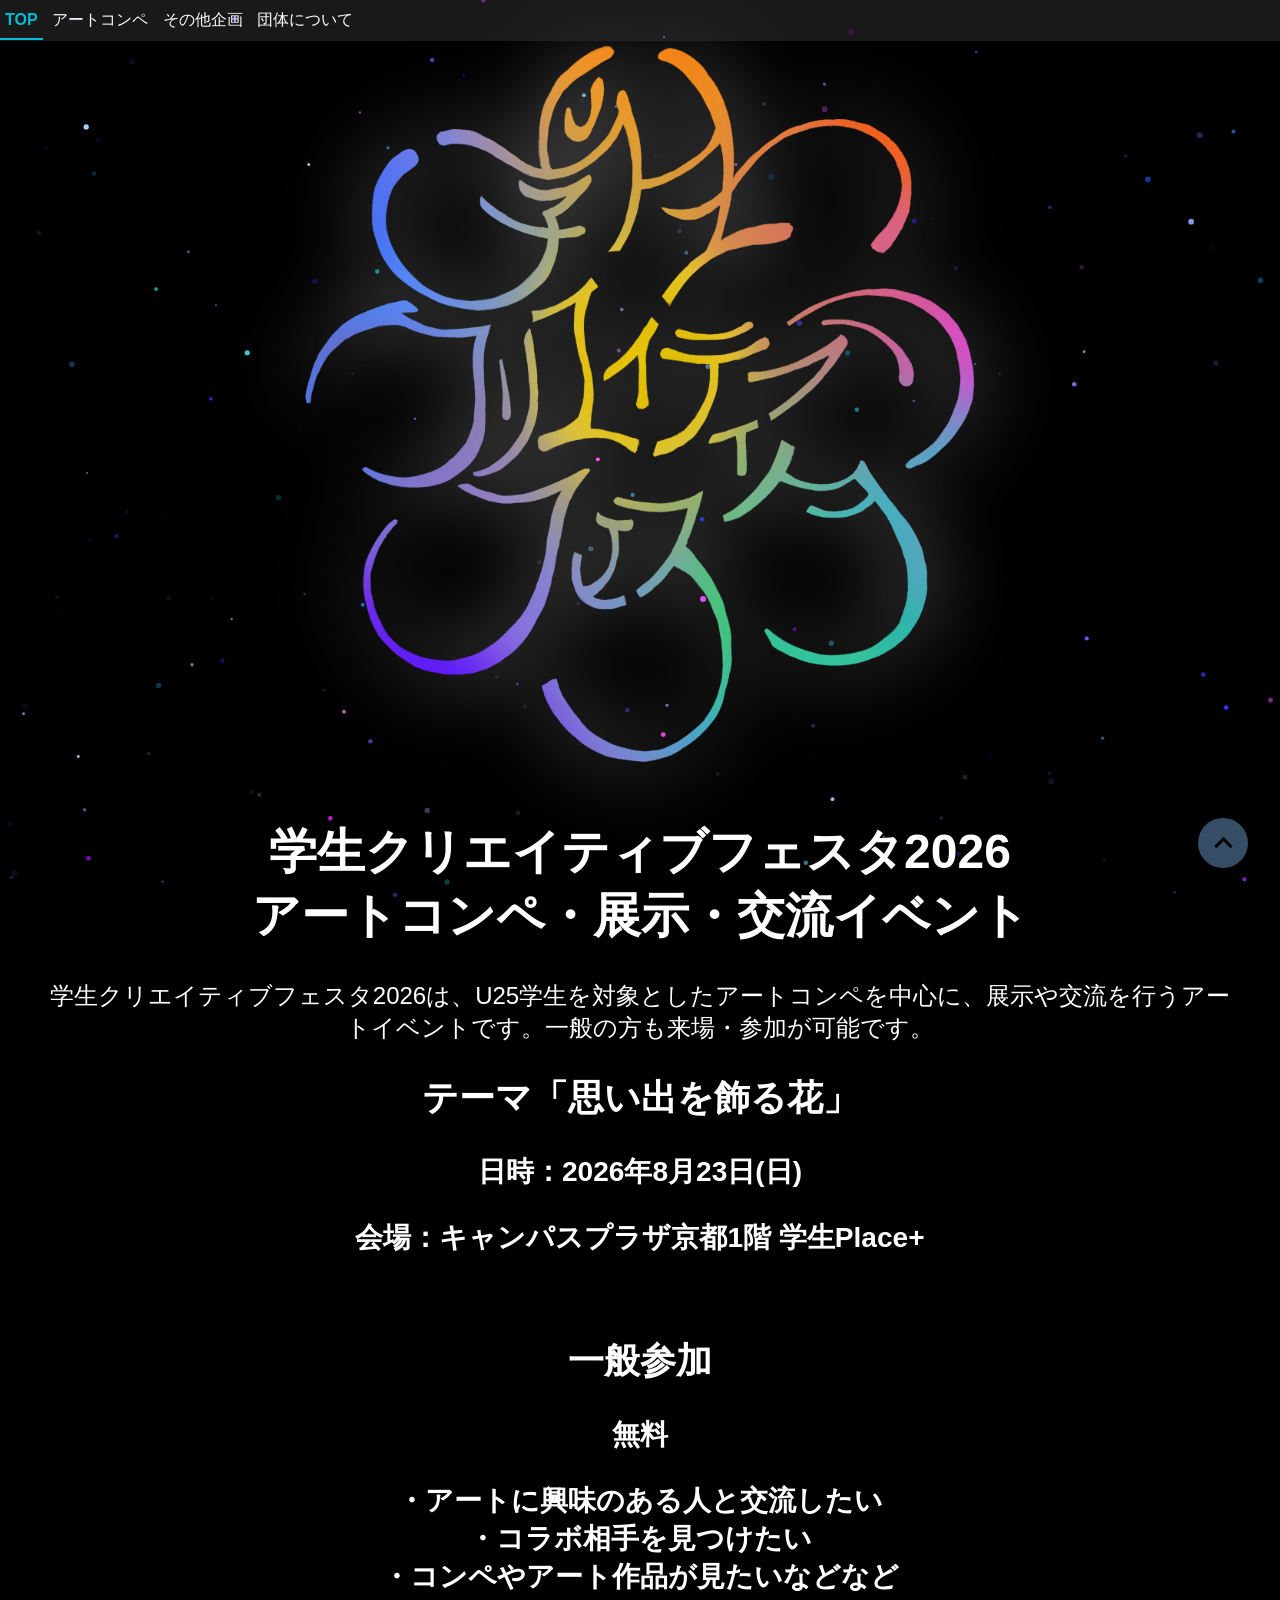
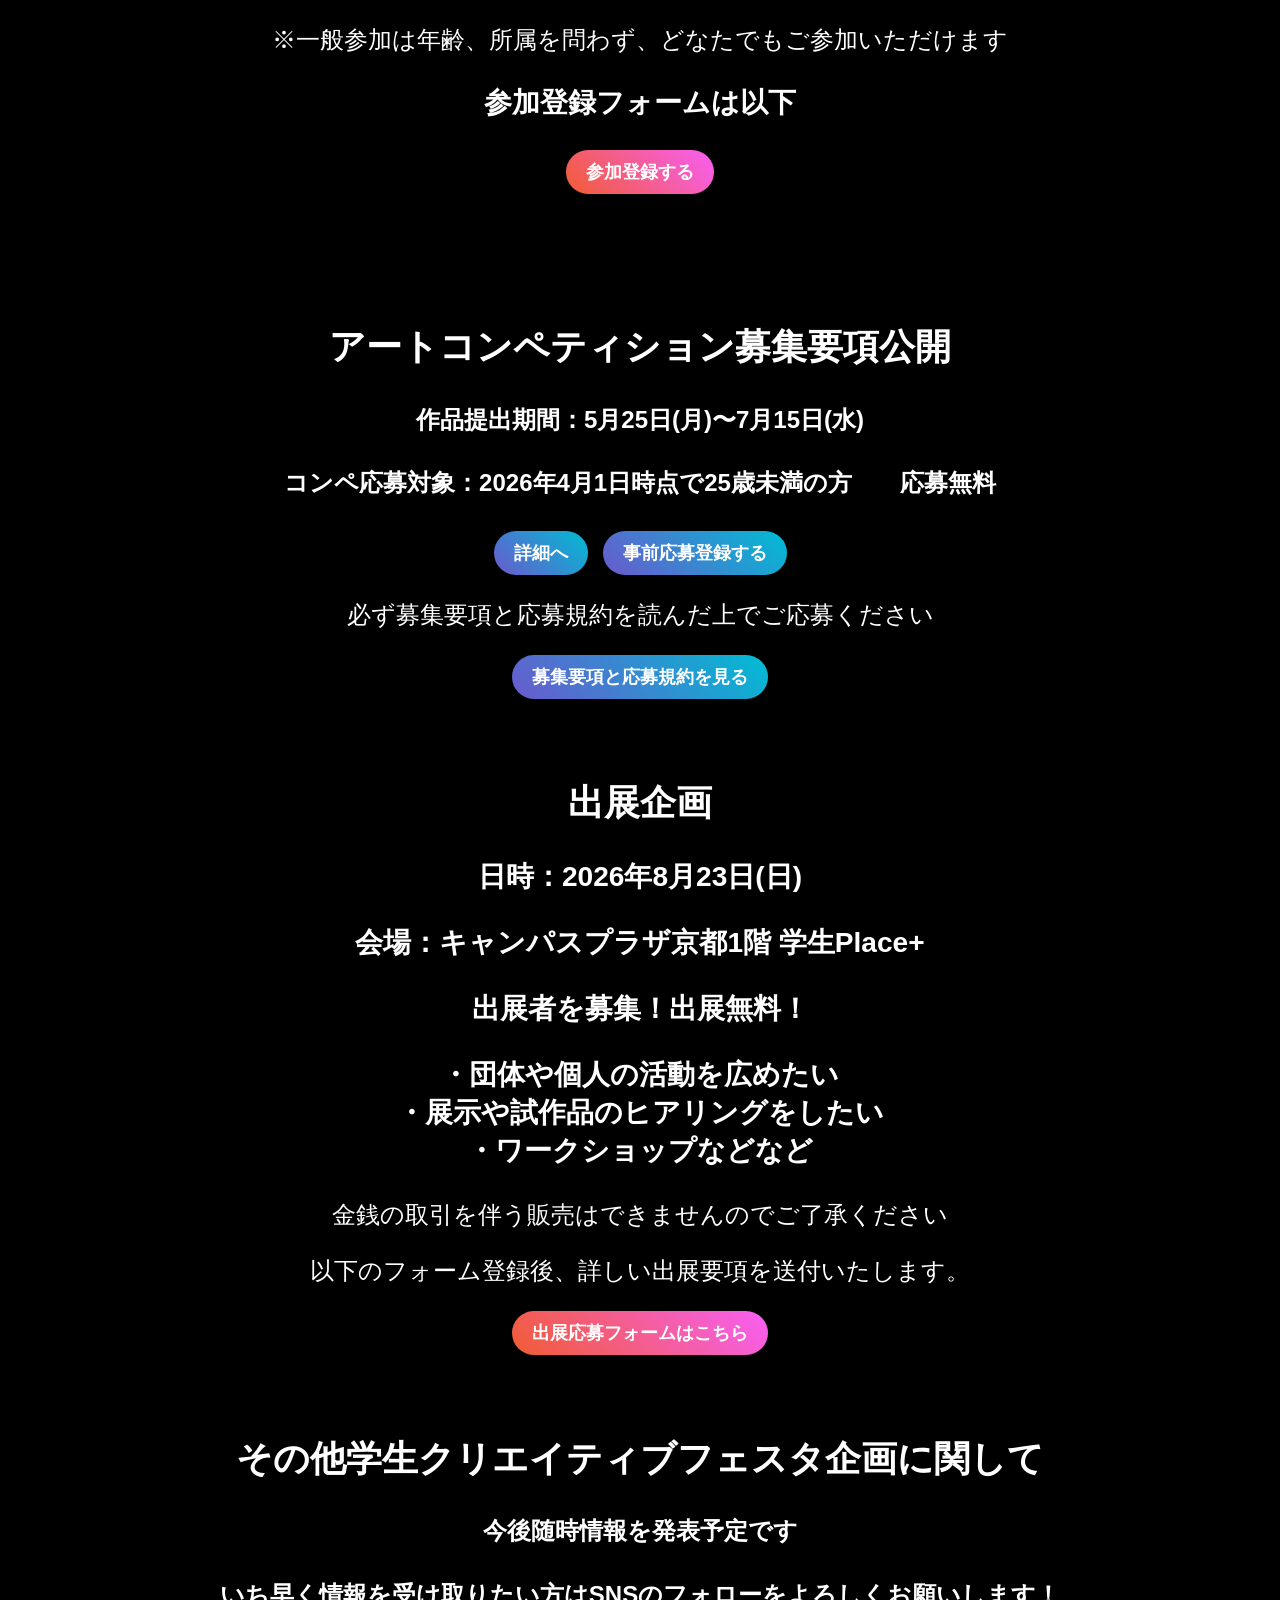
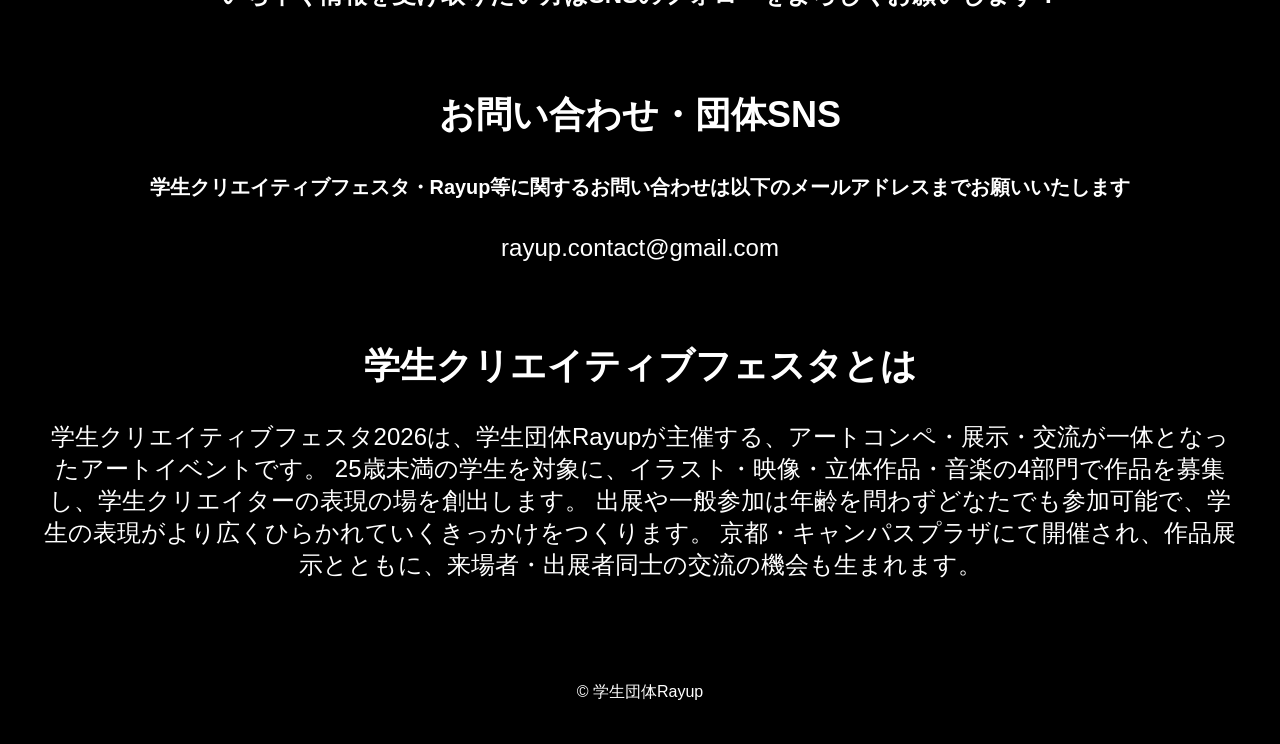
==== index.html @ 8c688577 "update" ====
<!DOCTYPE html>
<meta name="description" content="学生クリエイティブフェスタ2026開催。U25対象の学生アートコンペティション。イラスト・映像・立体作品・音楽作品を募集。京都・キャンパスプラザで開催。応募無料。">
<html lang="ja">
<head>
    <meta charset="UTF-8">
    <meta name="viewport" content="width=device-width, initial-scale=1.0">
    <title>学生クリエイティブフェスタ2026｜U25学生アートコンペ・京都開催</title>
    <meta name="description" content="学生クリエイティブフェスタ2026開催。U25対象の学生アートコンペティション。イラスト・映像・立体作品・音楽作品を募集。京都・キャンパスプラザで開催。応募無料。">
    <link rel="stylesheet" href="styles.css">
</head>
<body>
    <!-- ヘッダー -->
    <header id="header">
        <nav id="nav-menu" class="nav-menu">
            <a href="index.html" class="nav-item" style="color: #00bcd4; border-bottom: 2px solid #00bcd4; font-weight: bold;">TOP</a>
            <a href="index2.html" class="nav-item">アートコンペ</a>
            <a href="index3.html" class="nav-item">その他企画</a>
            <a href="index4.html" class="nav-item" >団体について</a>
        </nav>
    </header>


    <!-- 背景画像 -->
<div class="video-container">
    <img 
        src="logo_2026.png" 
        alt="学生クリエイティブフェスタ2026 logo" 
        class="background-image">
</div>

    <!-- キラキラエフェクト領域 -->
    <div class="sparkle-container">
        <div class="sparkle" style="top: 10%; left: 20%;"></div>
        <div class="sparkle" style="top: 50%; left: 50%;"></div>
        <div class="sparkle" style="top: 80%; left: 70%;"></div>
    </div>
        
    </div>
    

    <!-- 星空背景用Canvas（動画の上に配置） -->
    <canvas id="starCanvas"></canvas>

    <!-- コンテンツ -->
    <main>

        <!-- コンテンツ 1 -->
        <div class="content-block">
            <h1>学生クリエイティブフェスタ2026<br>アートコンペ・展示・交流イベント</h1>
            <p>学生クリエイティブフェスタ2026は、U25学生を対象としたアートコンペを中心に、展示や交流を行うアートイベントです。一般の方も来場・参加が可能です。</p>
            <h2>テーマ「思い出を飾る花」</h2>
            <h3>日時：2026年8月23日(日)</h3>
            <h3>会場：キャンパスプラザ京都1階 学生Place+</h3>
        </div>

        <!-- コンテンツ 1 -->
         <h2>一般参加</h2>
            <h3>無料</h3>
            <h3>・アートに興味のある人と交流したい<br>・コラボ相手を見つけたい<br>・コンペやアート作品が見たいなどなど</h3>
            <p>※一般参加は年齢、所属を問わず、どなたでもご参加いただけます</p>
            <h3>参加登録フォームは以下</h3>
        <div class="button-container2">
                <a href="https://forms.gle/zDuJfYZFj4sSAdqW9" class="detail-button2">参加登録する</a>
            </div>
            <h1>　　</h1>

        <!-- コンテンツ 1 -->
        <div class="content-block">
            <h2>アートコンペティション募集要項公開</h2>
            <h4>作品提出期間：5月25日(月)〜7月15日(水)</h4>
            <h4>コンペ応募対象：2026年4⽉1⽇時点で25歳未満の⽅　　応募無料</h4>
    
            <div class="button-container">
                <a href="index2.html" class="detail-button">詳細へ</a>
                <a href="https://forms.gle/759BhsBGZeLSsuL19" class="detail-button">事前応募登録する</a>
            </div>
            <p>必ず募集要項と応募規約を読んだ上でご応募ください</p>
            <div class="button-container">
                <a href="index2.html#target-section" class="detail-button">募集要項と応募規約を見る</a>
            </div>
        </div>

         <!-- コンテンツ 1 -->
        <div class="content-block">
            <h2>出展企画</h2>
            <h3>日時：2026年8月23日(日)</h3>
            <h3>会場：キャンパスプラザ京都1階 学生Place+</h3>
            <h3>出展者を募集！出展無料！</h3>
            <h3>・団体や個人の活動を広めたい<br>・展示や試作品のヒアリングをしたい<br>・ワークショップなどなど</h3>
            <p>金銭の取引を伴う販売はできませんのでご了承ください</p>
            <p>以下のフォーム登録後、詳しい出展要項を送付いたします。</p>
            <div class="button-container2">
                <a href="https://forms.gle/pnqvNWNzG8C58Xqj7" class="detail-button2">出展応募フォームはこちら</a>
            </div>
        </div>
    
        <!-- コンテンツ 2 (デザイン変更) -->
        <div class="content-block">
            <h2>その他学生クリエイティブフェスタ企画に関して</h2>
            <h4>今後随時情報を発表予定です</h4>
            <h4>いち早く情報を受け取りたい方はSNSのフォローをよろしくお願いします！</h4>

        </div>

    
        </div>
         <!-- コンテンツ ５ -->
         <div class="content-block">
            <h2>お問い合わせ・団体SNS</h2>

            <h5>学生クリエイティブフェスタ・Rayup等に関するお問い合わせは以下のメールアドレスまでお願いいたします</h5>
            <p>rayup.contact@gmail.com</p>
        </div>


        <div class="content-block">
    <h2>学生クリエイティブフェスタとは</h2>
    <p>
    学生クリエイティブフェスタ2026は、学生団体Rayupが主催する、アートコンペ・展示・交流が一体となったアートイベントです。
25歳未満の学生を対象に、イラスト・映像・立体作品・音楽の4部門で作品を募集し、学生クリエイターの表現の場を創出します。
出展や一般参加は年齢を問わずどなたでも参加可能で、学生の表現がより広くひらかれていくきっかけをつくります。
京都・キャンパスプラザにて開催され、作品展示とともに、来場者・出展者同士の交流の機会も生まれます。
    </p>
</div>
    
    
    </main>
    



    <!-- フッター -->
    <footer>
        <p>&copy; 学生団体Rayup</p>
    </footer>

    <script src="script.js"></script>
</body>
</html>

<!-- トップに戻るボタン -->
<a class="pagetop" href="#"><div class="pagetop__arrow"></div></a>
---- styles.css ----
body {
    display: flex;
    flex-direction: column;
    min-height: 1vh; /* ビューポートの高さに合わせる */
    font-family: Arial, sans-serif;
    background: #000;
    overflow-y: scroll;
    margin: 0;
    padding: 0;
}

/* デフォルトスタイル（PC向け） */
body {
    font-size: 16px; /* PCの標準フォントサイズ */
    margin: 0 auto; /* 両側の余白を中央揃え */
    max-width: 1200px; /* 全体の横幅を制限（必要に応じて変更） */
    padding: 20px; /* 内容の内側に余白を追加 */
}

/* モバイル対応（768px以下） */
@media (max-width: 768px) {
    body {
        font-size: 14px; /* フォントサイズを小さくする */
        margin: 0 24px; /* 両側の余白を追加（15pxずつ） */
        max-width: 100%; /* 幅を画面いっぱいに */
        padding: 10px; /* 内容の内側の余白を少し狭く */
    }

    /* 見出しのフォントサイズを縮小 */
    h1 {
        font-size: 18px; /* 大見出しのサイズ */
    }

    h2 {
        font-size: 22px; /* 中見出しのサイズ */
    }

    h3 {
        font-size: 16px; /* 小見出しのサイズ */
    }

    h4 {
        font-size: 16px; /* 小見出しのサイズ */
    }

    h5 {
        font-size: 12px; /* 小見出しのサイズ */
    }

    p {
        font-size: 13px; /* 小見出しのサイズ */
    }

    button, .btn {
        padding: 10px 20px; /* 縦横の間隔を縮小 */
        font-size: 16px;    /* フォントサイズを小さく */
        border-radius: 4px; /* 角の丸みも微調整 */
    }

    /* ナビゲーションメニューのフォントサイズを調整 */
    .nav-menu a {
        font-size: 14px; /* メニューリンクの文字サイズ */
    }

    /* フッターのフォントサイズ */
    footer {
        font-size: 8px; /* フッターの文字サイズをさらに縮小 */
    }
}


/* セクションの余白調整 */
section {
    margin-bottom: 20px; /* セクション間に余白を追加 */
}

.nav-menu a,
.sns-section {
    padding: 10px 5px; /* 各リンクやSNSセクションも余白を調整 */
}

/* ヘッダーのスタイルもモバイル対応 */
header {
    padding: 10px 15px; /* ヘッダーの内側余白を調整 */
}




/* ヘッダー */
header {
    position: fixed;
    top: 0;
    left: 0;
    width: 100%;
    background-color: rgba(50, 50, 50, 0.5);
    padding: 10px 0; /* 上下の余白を調整 */
    text-align: left; /* テキストを中央寄せ */
    z-index: 100;
}

/* ナビゲーションメニュー */
.nav-item {
    color: #fff;
    text-decoration: none;
    padding: 10px;
    transition: 0.3s;
    border-bottom: 2px solid transparent;
}

.nav-item:hover {
    color: #00bcd4;
    border-bottom: 2px solid #00bcd4;
}





/* 星空背景Canvas（動画の上に配置） */
#starCanvas {
    position: fixed;
    top: 0;
    left: 0;
    width: 100%;
    height: 100%;
    z-index: -1;
}

/* フッター */
footer {
    position: static; /* 固定を解除 */
    bottom: auto;     /* 自動で配置 */
    margin-top: auto; /* 残りスペースを埋める */
    left: 0;
    width: 100%;
    padding: 5px 0;
    background: alpha;
    color: #fff;
    text-align: center;
    z-index: 100;
    background-position: center; /* 背景画像・色を中央に配置 */
}

/* コンテンツ部分 */
main {
    flex: 1; /* コンテンツが増えても自動的に調整 */
    margin-top: 0vh; 
    color: #fff;
    font-size: 24px;
    text-align: center;
    background: transparent; /* Canvas の星空が透けるように設定 */
    height: 70vh; /* 仮の高さを設定（調整可能） */
    padding-bottom: 0px; /* フッター部分との間に適切な余白 */
}

.content-section h1{
    font-size: 60px;
    white-space: nowrap; /* テキストが折り返さないように */
    overflow: hidden;
}

.content-section h2 {
    font-size: 48px;
    white-space: nowrap; /* テキストが折り返さないように */
    overflow: hidden;
}

.content-section h3 {
    font-size: 36px;
    white-space: nowrap; /* テキストが折り返さないように */
    overflow: hidden;
}

.content-section h4{
    font-size: 30px;
    white-space: nowrap; /* テキストが折り返さないように */
    overflow: hidden;
}

.content-section h5{
    font-size: 25px;
    white-space: nowrap; /* テキストが折り返さないように */
    overflow: hidden;
}

.content-section p{
    font-size: 20px;
    white-space: nowrap; /* テキストが折り返さないように */
    overflow: hidden;
}

.content-block {
    margin-bottom: 80px; /* コンテンツ間の空白を調整 */
}

/* 詳細ボタン1 */
.detail-button {
    display: inline-block;
    padding: 10px 20px;
    font-size: 18px;
    font-weight: bold;
    color: #fff;
    background: linear-gradient(45deg, #6a5acd, #00bcd4);
    text-decoration: none;
    border-radius: 30px;
    box-shadow: 0 5px 15px rgba(0, 0, 0, 0.2);
    transition: all 0.3s ease;
    text-align: center;
}

/* 詳細ボタン2 */
.detail-button2 {
    display: inline-block;
    padding: 10px 20px;
    font-size: 18px;
    font-weight: bold;
    color: #fff;
    background: linear-gradient(45deg, #f15c33, #f75ff5);
    text-decoration: none;
    border-radius: 30px;
    box-shadow: 0 5px 15px rgba(0, 0, 0, 0.2);
    transition: all 0.3s ease;
    text-align: center;
}

/* 詳細ボタン3 */
.detail-button3 {
    display: inline-block;
    padding: 10px 20px;
    font-size: 18px;
    font-weight: bold;
    color: #fff;
    background: linear-gradient(45deg, #56f133, #eff75f);
    text-decoration: none;
    border-radius: 30px;
    box-shadow: 0 5px 15px rgba(0, 0, 0, 0.2);
    transition: all 0.3s ease;
    text-align: center;
}

/* スマホ表示時にボタンサイズを小さくする */
@media (max-width: 768px) {
    .detail-button,
    .detail-button2,
    .detail-button3 {
        padding: 8px 16px; /* ボタンの間隔を小さく */
        font-size: 16px;   /* テキストのサイズを少し小さく */
        border-radius: 20px; /* 角の丸みをコンパクトに */
        box-shadow: 0 3px 8px rgba(0, 0, 0, 0.3); /* 影の調整 */
    }
}


/* ホバーエフェクト */
.detail-button:hover {
    background: linear-gradient(45deg, #00bcd4, #6a5acd);
    transform: translateY(-3px);
    box-shadow: 0 10px 20px rgba(0, 0, 0, 0.3);
}
.detail-button2:hover {
    background: linear-gradient(45deg, #f75ff5, #f15c33);
    transform: translateY(-3px);
    box-shadow: 0 10px 20px rgba(0, 0, 0, 0.3);
}

/* ボタンコンテナ */
.button-container {
    display: flex;
    justify-content: center;
    gap: 15px;
    margin-top: 10px;
}
/* ボタンコンテナ */
.button-container2 {
    display: flex;
    justify-content: center;
    gap: 15px;
    margin-top: 10px;
}

.button-container3 {
    display: flex;
    justify-content: center;
    gap: 15px;
    margin-top: 10px;
}

/* エフェクト領域 */
.sparkle-container {
    position: absolute;
    top: 0;
    left: 0;
    width: 100%;
    height: 100%;
    pointer-events: none;
    z-index: 100;
}

/* 星型エフェクト要素 */
.sparkle {
    position: absolute;
    width: 30px;
    height: 30px;
    background: radial-gradient(circle, #ff0, rgba(255,255,0,0.8));
    opacity: 0;
    clip-path: polygon(50% 0%, 61% 35%, 98% 35%, 68% 57%, 79% 91%, 50% 70%, 21% 91%, 32% 57%, 2% 35%, 39% 35%);
    animation: sparkleAnimation 1s ease-out forwards;
}

/* ビビディバビディブー風アニメーション */
@keyframes sparkleAnimation {
    0% {
        transform: scale(0.2) rotate(0deg);
        opacity: 1;
    }
    50% {
        transform: scale(3) rotate(360deg);
        opacity: 0.5;
    }
    100% {
        transform: scale(5) translateY(-100px) rotate(720deg);
        opacity: 0;
    }
}

/* 動画上下余白調整（スマホのみ） */
@media (max-width: 768px) {
    .video-container {
        height: 50vh; /* 動画コンテンツを狭く表示 */
        padding: 0;
        margin: 0;
    }
    .video-container video {
        object-fit: cover;
        height: 100%;
    }
    main {
        flex: 1; /* コンテンツが増えても自動的に調整 */
        margin-top: 0vh; /* 動画の下に余白を追加 */
        color: #fff;
        font-size: 24px;
        text-align: center;
        background: transparent; /* Canvas の星空が透けるように設定 */
        height: 0vh; /* 仮の高さを設定（調整可能） */
        padding-bottom: 0px; /* フッター部分との間に適切な余白 */
    }

}

/* トップに戻るボタン */
html {
    scroll-behavior: smooth;
}
.pagetop {
    height: 50px;
    width: 50px;
    position: fixed;
    right: 30px;
    bottom: 30px;
    background: #354d65;
    border: solid 2px #000;
    border-radius: 50%;
    display: flex;
    justify-content: center;
    align-items: center;
    z-index: 2;
    box-shadow: 0 4px 6px rgb(0 0 0 / 30%);
}

.pagetop__arrow {
    height: 10px;
    width: 10px;
    border-top: 3px solid #000;
    border-right: 3px solid #000;
    transform: translateY(20%) rotate(-45deg);
}

@media (hover: hover) and (pointer: fine) {
    .pagetop:hover, .pagetop:hover .pagetop__arrow {
        border-color: #3293e7;
    }
}
@media (max-width: 768px) {
    .pagetop {
        height: 40px;
        width: 40px;
        position: fixed;
        right: 10px;
        bottom: 10px;
        background: #354d65;
        border: solid 2px #000;
        border-radius: 50%;
        display: flex;
        justify-content: center;
        align-items: center;
        z-index: 2;
        box-shadow: 0 4px 6px rgb(0 0 0 / 30%);
    }
    
    .pagetop__arrow {
        height: 10px;
        width: 10px;
        border-top: 3px solid #000;
        border-right: 3px solid #000;
        transform: translateY(20%) rotate(-45deg);
    }
}



.video-container img {
    width: 60vw;        /* 画面の60% → かなり大きい */
    max-width: 800px;   /* PCでの上限 */
    min-width: 300px;   /* 小さくなりすぎ防止 */
    height: auto;
    display: block;
    margin: 0 auto;
}

.video-container img {
    filter: drop-shadow(0 0 40px rgba(255,255,255,0.6));
}

@media (max-width: 768px) {
    .video-container img {
        width: 80vw;        /* ほぼ画面いっぱい */
        max-width: 500px;
        min-width: 250px;
    }
}
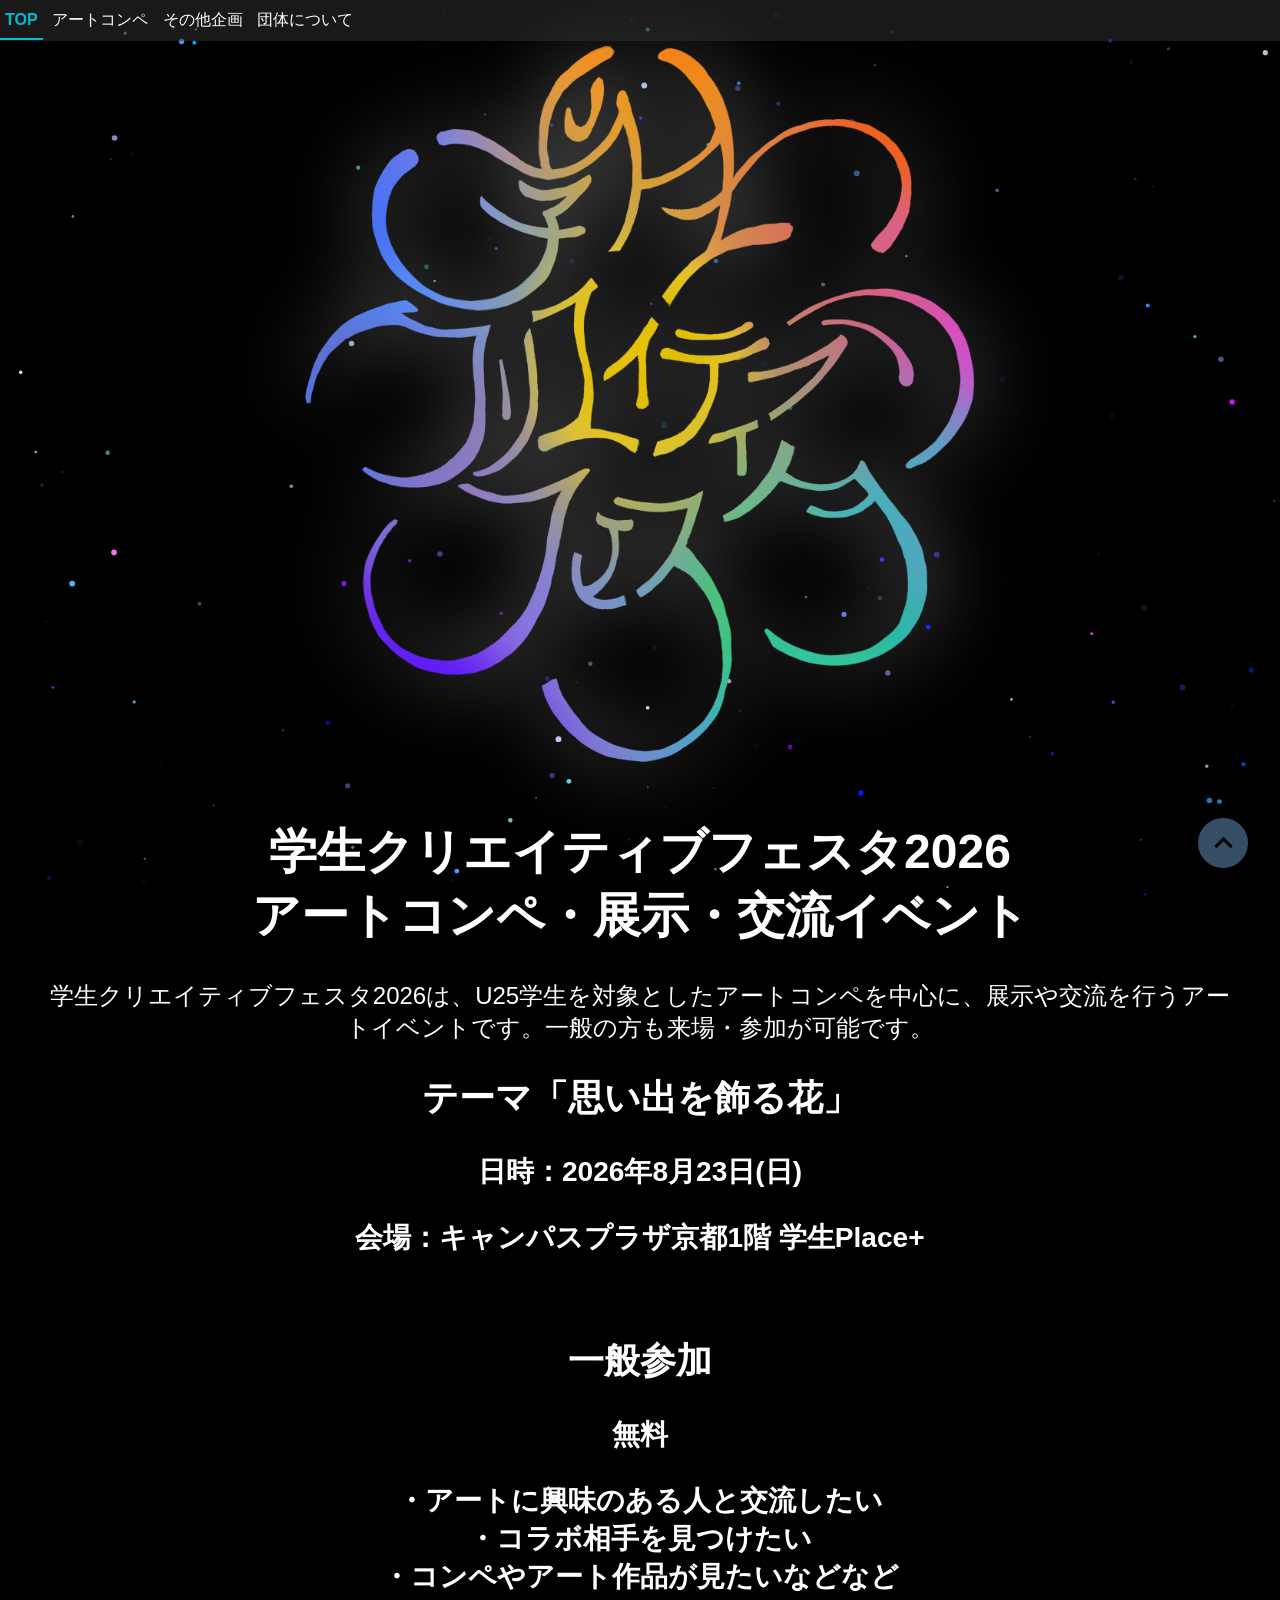
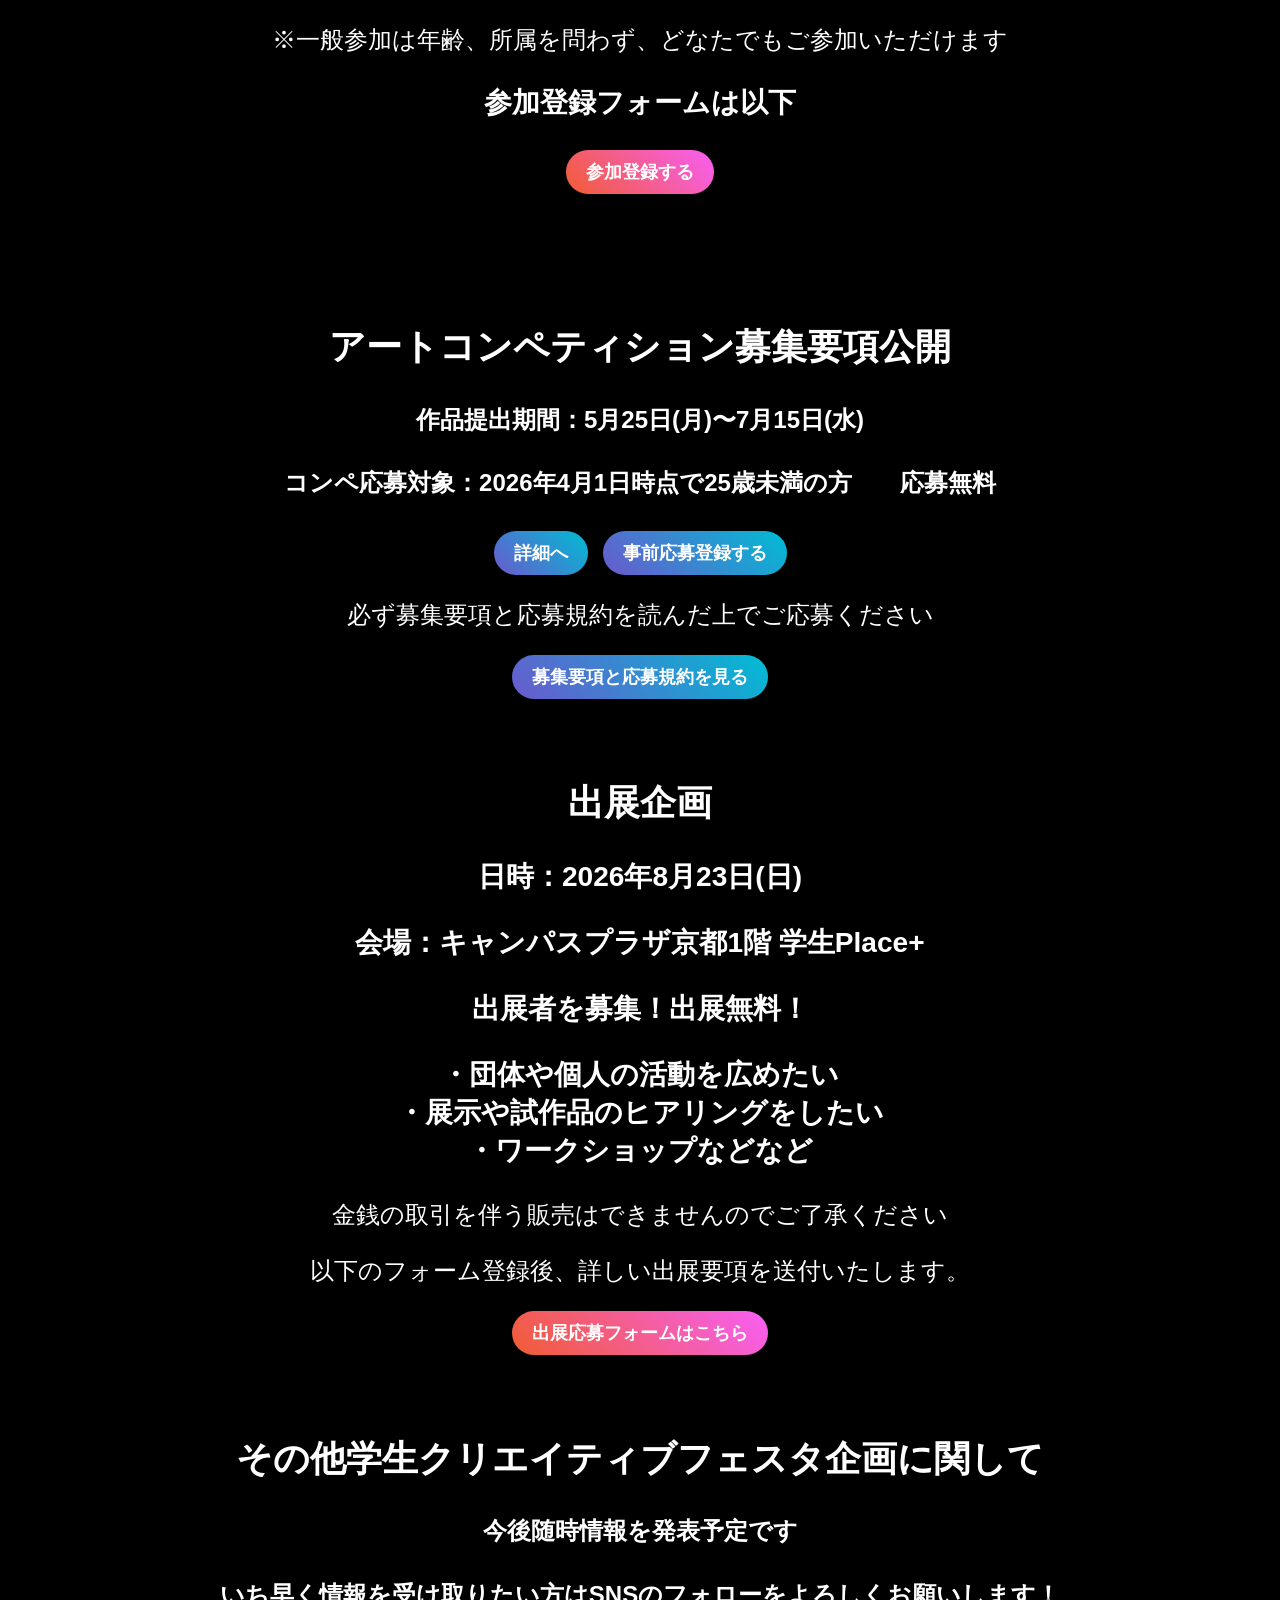
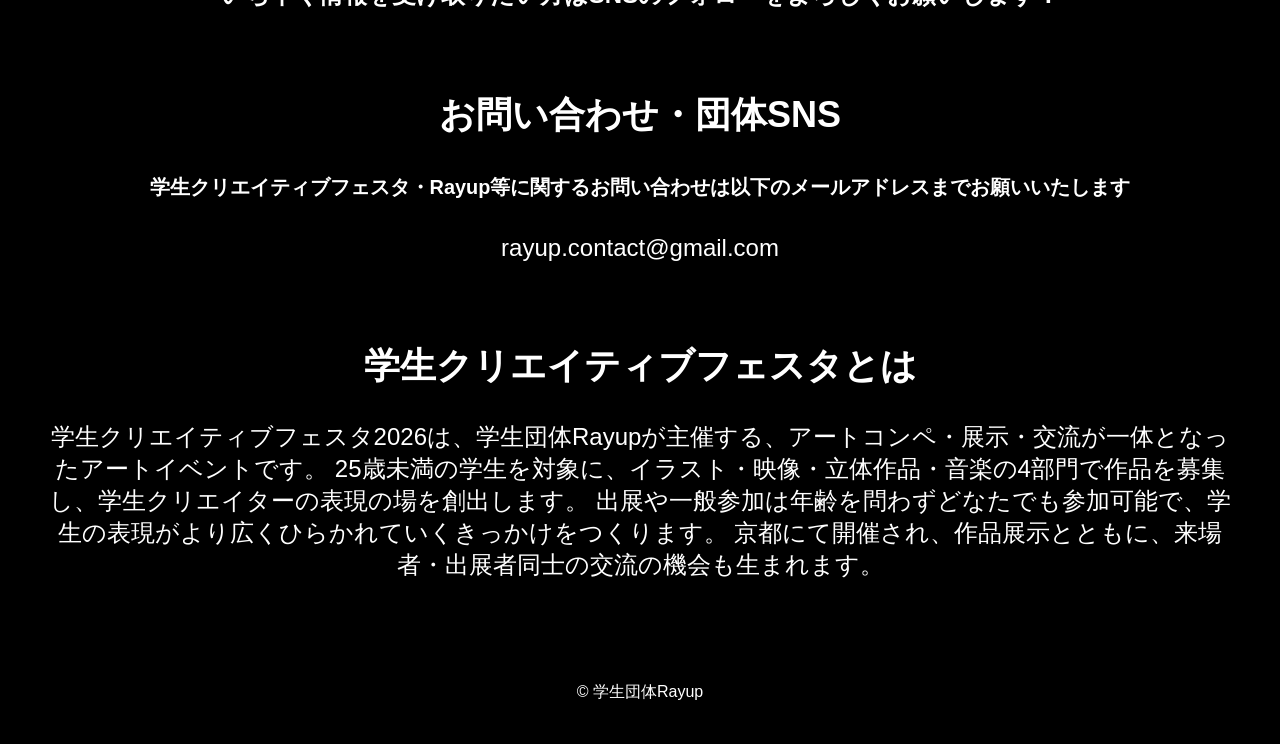
==== commit 30b243d4: "update" ====
--- a/index.html
+++ b/index.html
@@ -119,7 +119,7 @@
     学生クリエイティブフェスタ2026は、学生団体Rayupが主催する、アートコンペ・展示・交流が一体となったアートイベントです。
 25歳未満の学生を対象に、イラスト・映像・立体作品・音楽の4部門で作品を募集し、学生クリエイターの表現の場を創出します。
 出展や一般参加は年齢を問わずどなたでも参加可能で、学生の表現がより広くひらかれていくきっかけをつくります。
-京都・キャンパスプラザにて開催され、作品展示とともに、来場者・出展者同士の交流の機会も生まれます。
+京都にて開催され、作品展示とともに、来場者・出展者同士の交流の機会も生まれます。
     </p>
 </div>
     
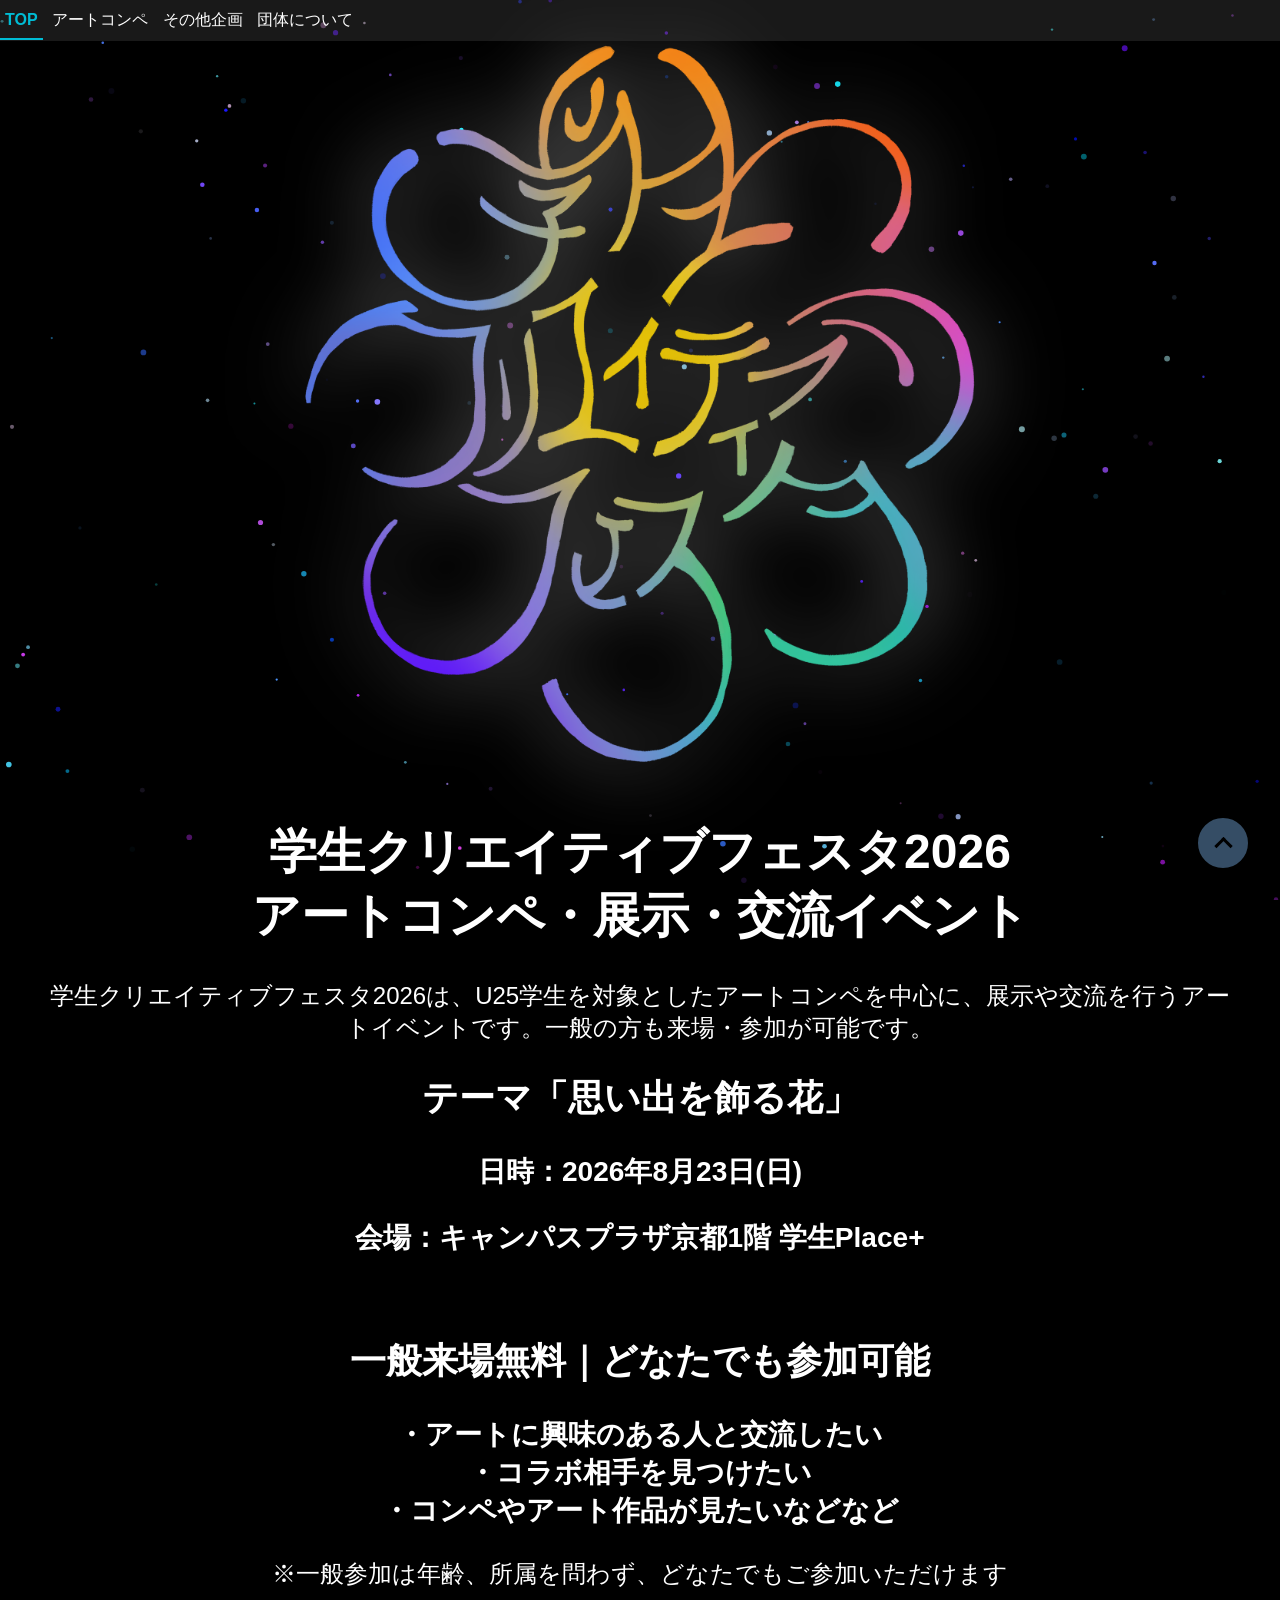
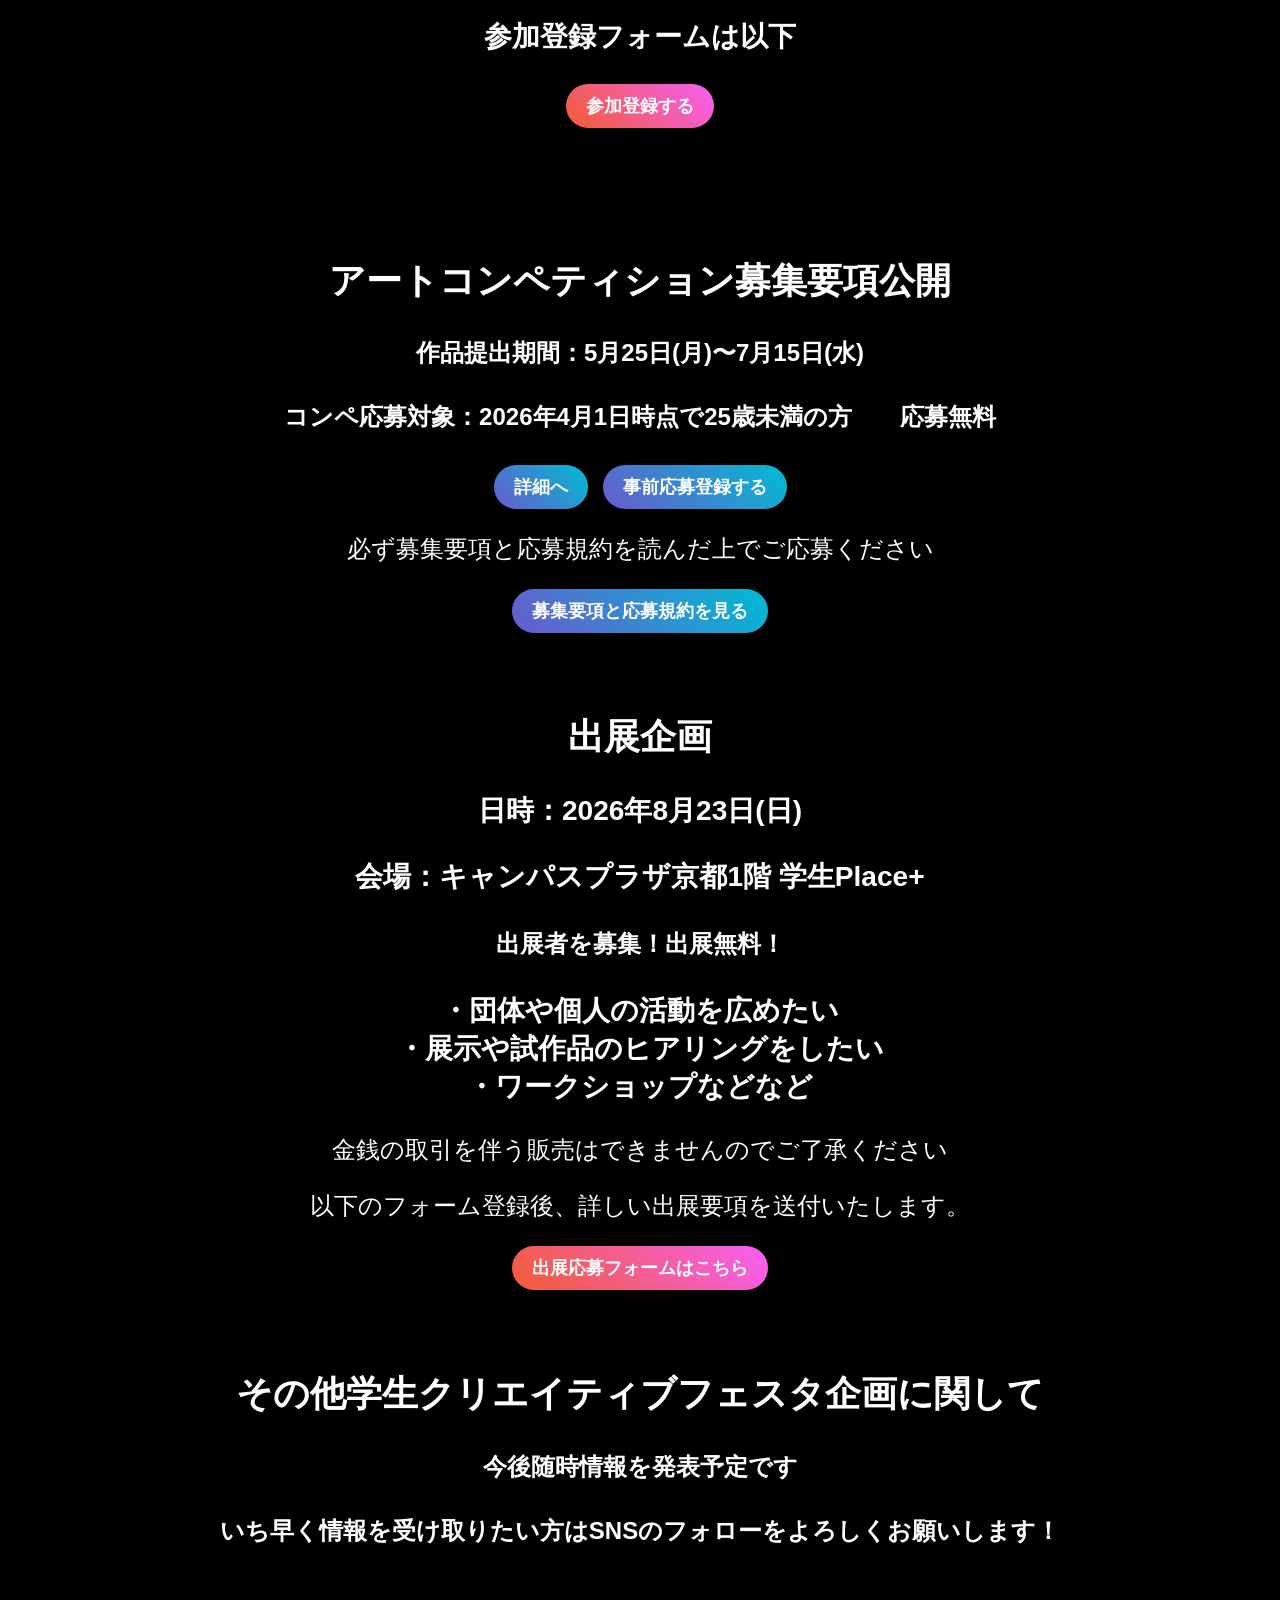
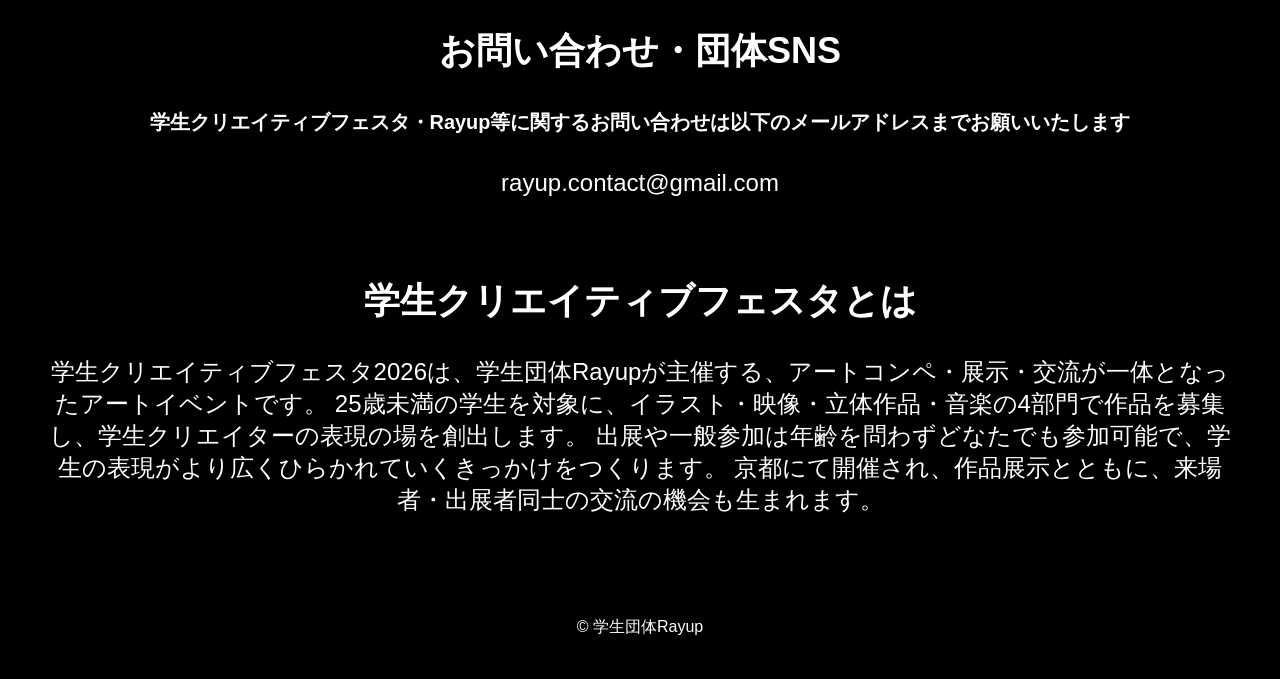
==== commit 82abe2a3: "update" ====
--- a/index.html
+++ b/index.html
@@ -54,8 +54,7 @@
         </div>
 
         <!-- コンテンツ 1 -->
-         <h2>一般参加</h2>
-            <h3>無料</h3>
+         <h2>一般来場無料｜どなたでも参加可能</h2>
             <h3>・アートに興味のある人と交流したい<br>・コラボ相手を見つけたい<br>・コンペやアート作品が見たいなどなど</h3>
             <p>※一般参加は年齢、所属を問わず、どなたでもご参加いただけます</p>
             <h3>参加登録フォームは以下</h3>
@@ -85,7 +84,7 @@
             <h2>出展企画</h2>
             <h3>日時：2026年8月23日(日)</h3>
             <h3>会場：キャンパスプラザ京都1階 学生Place+</h3>
-            <h3>出展者を募集！出展無料！</h3>
+            <h4>出展者を募集！出展無料！</h4>
             <h3>・団体や個人の活動を広めたい<br>・展示や試作品のヒアリングをしたい<br>・ワークショップなどなど</h3>
             <p>金銭の取引を伴う販売はできませんのでご了承ください</p>
             <p>以下のフォーム登録後、詳しい出展要項を送付いたします。</p>
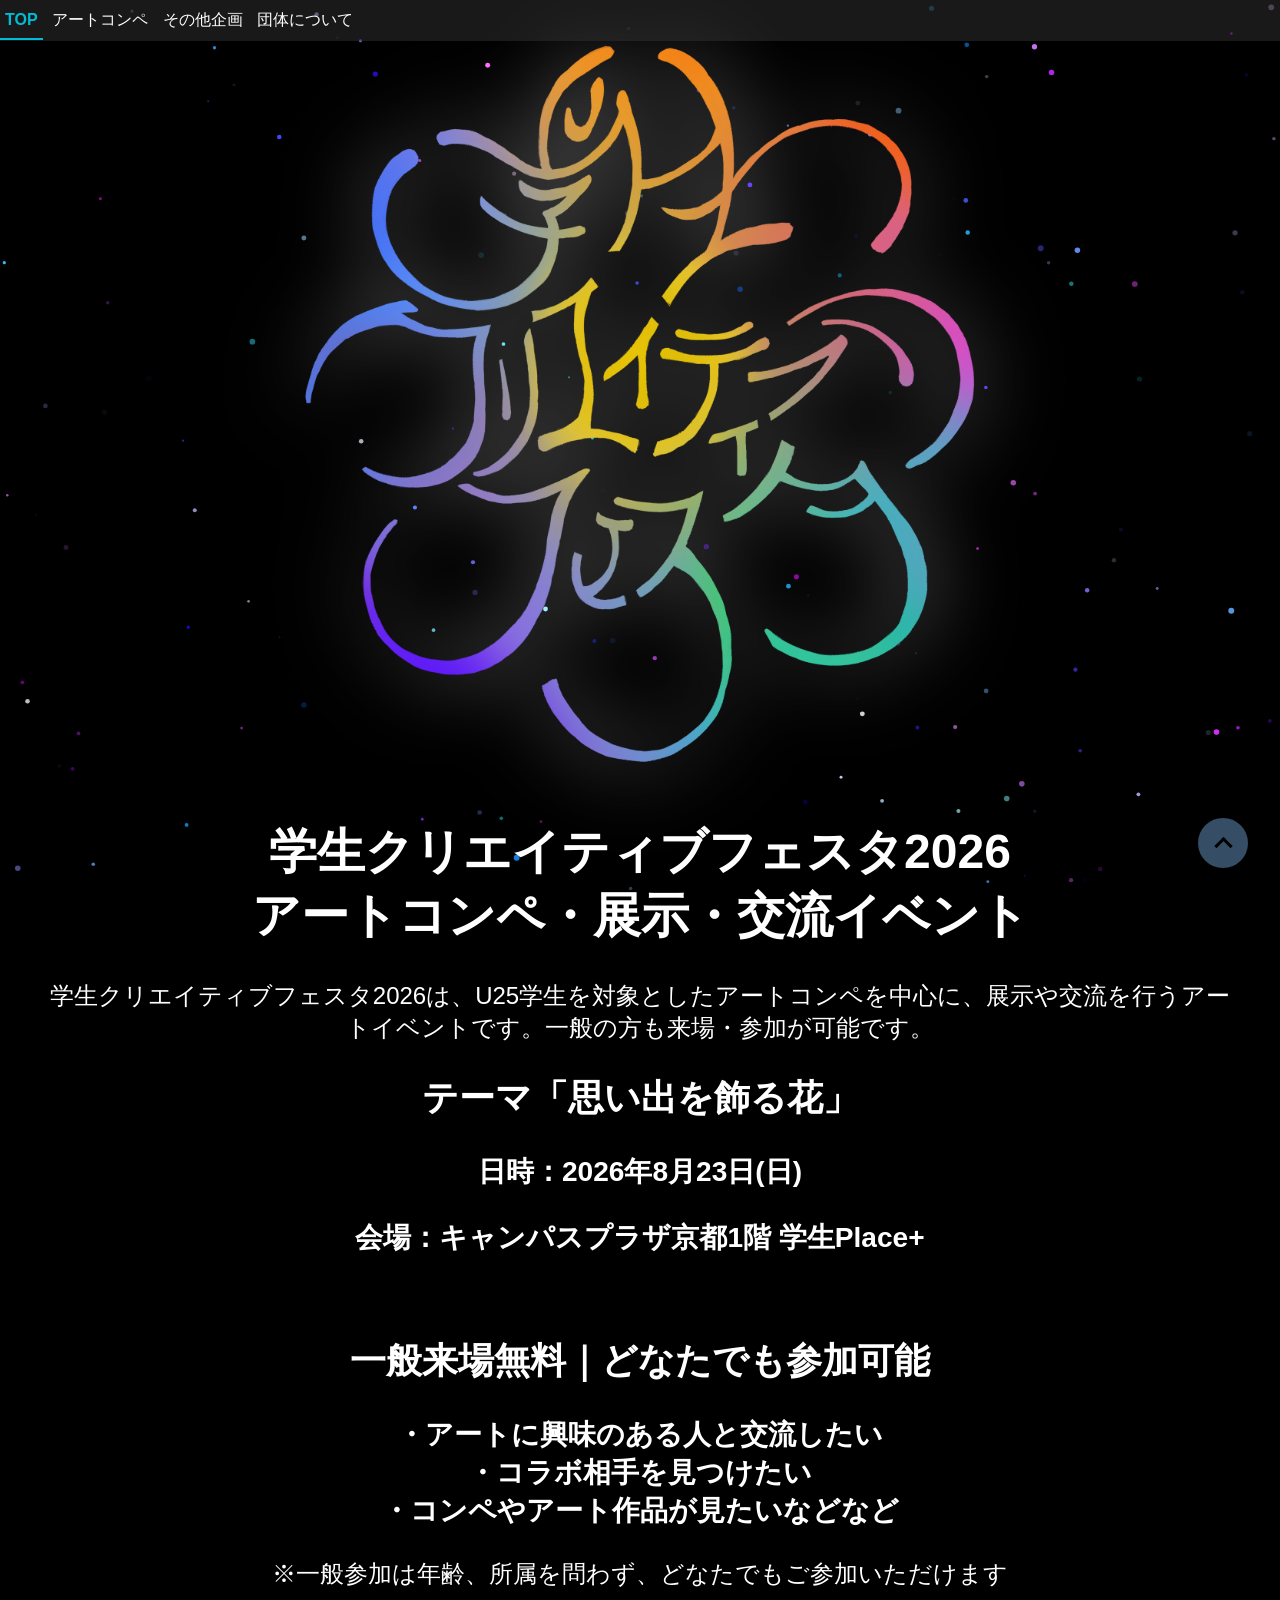
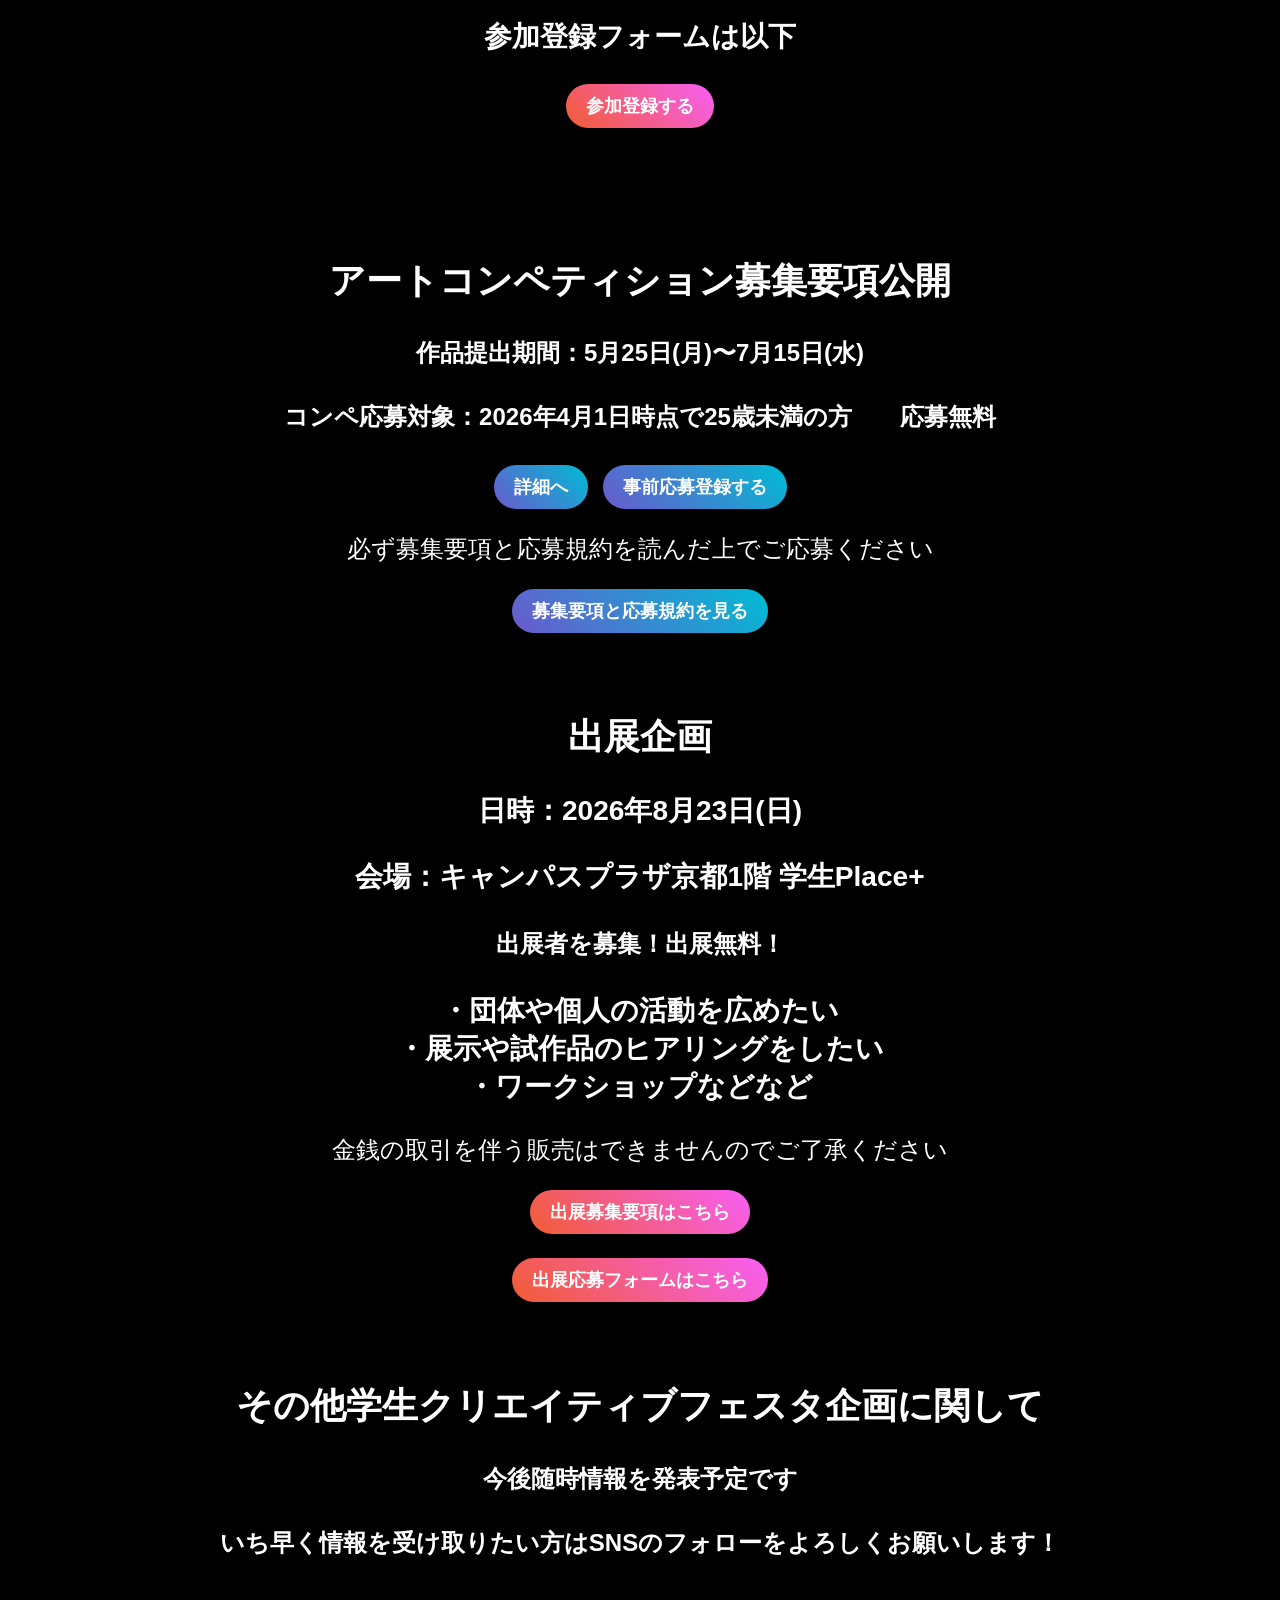
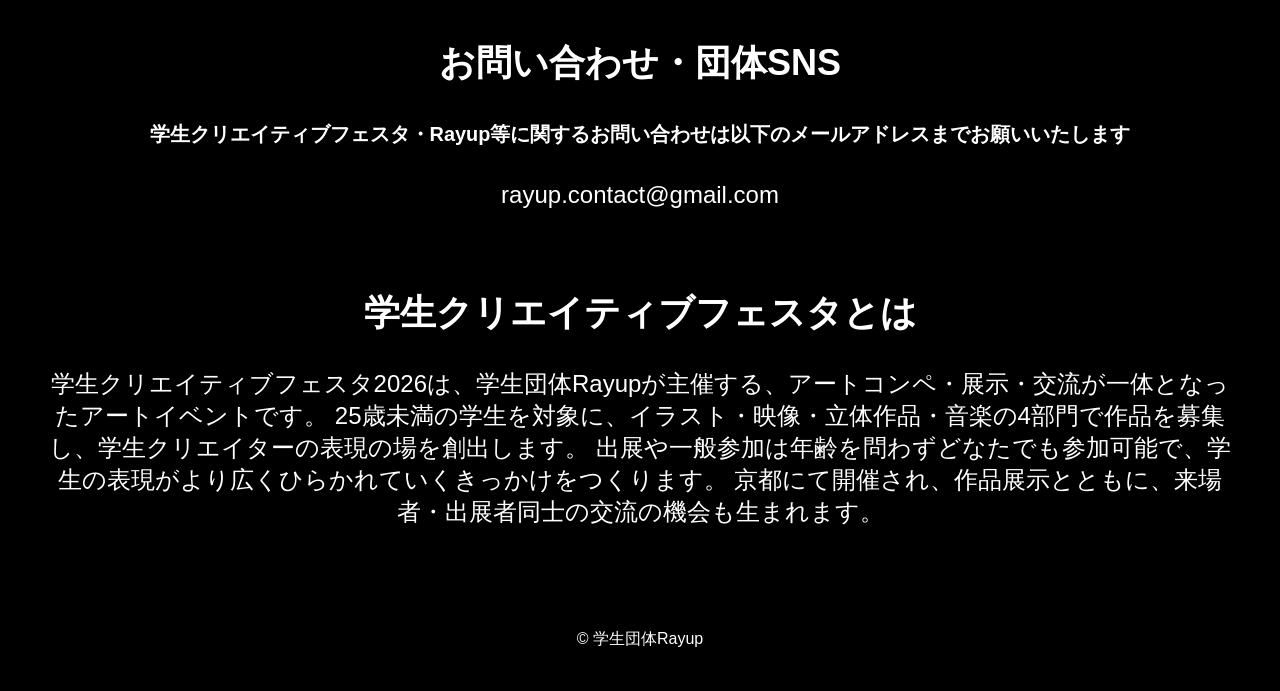
==== commit 075d9ec9: "update" ====
--- a/index.html
+++ b/index.html
@@ -87,7 +87,10 @@
             <h4>出展者を募集！出展無料！</h4>
             <h3>・団体や個人の活動を広めたい<br>・展示や試作品のヒアリングをしたい<br>・ワークショップなどなど</h3>
             <p>金銭の取引を伴う販売はできませんのでご了承ください</p>
-            <p>以下のフォーム登録後、詳しい出展要項を送付いたします。</p>
+            <div class="button-container3">
+                <a href="出展企画募集要項.pdf" class="detail-button2">出展募集要項はこちら</a>
+            </div>
+            <p> </p>
             <div class="button-container2">
                 <a href="https://forms.gle/pnqvNWNzG8C58Xqj7" class="detail-button2">出展応募フォームはこちら</a>
             </div>
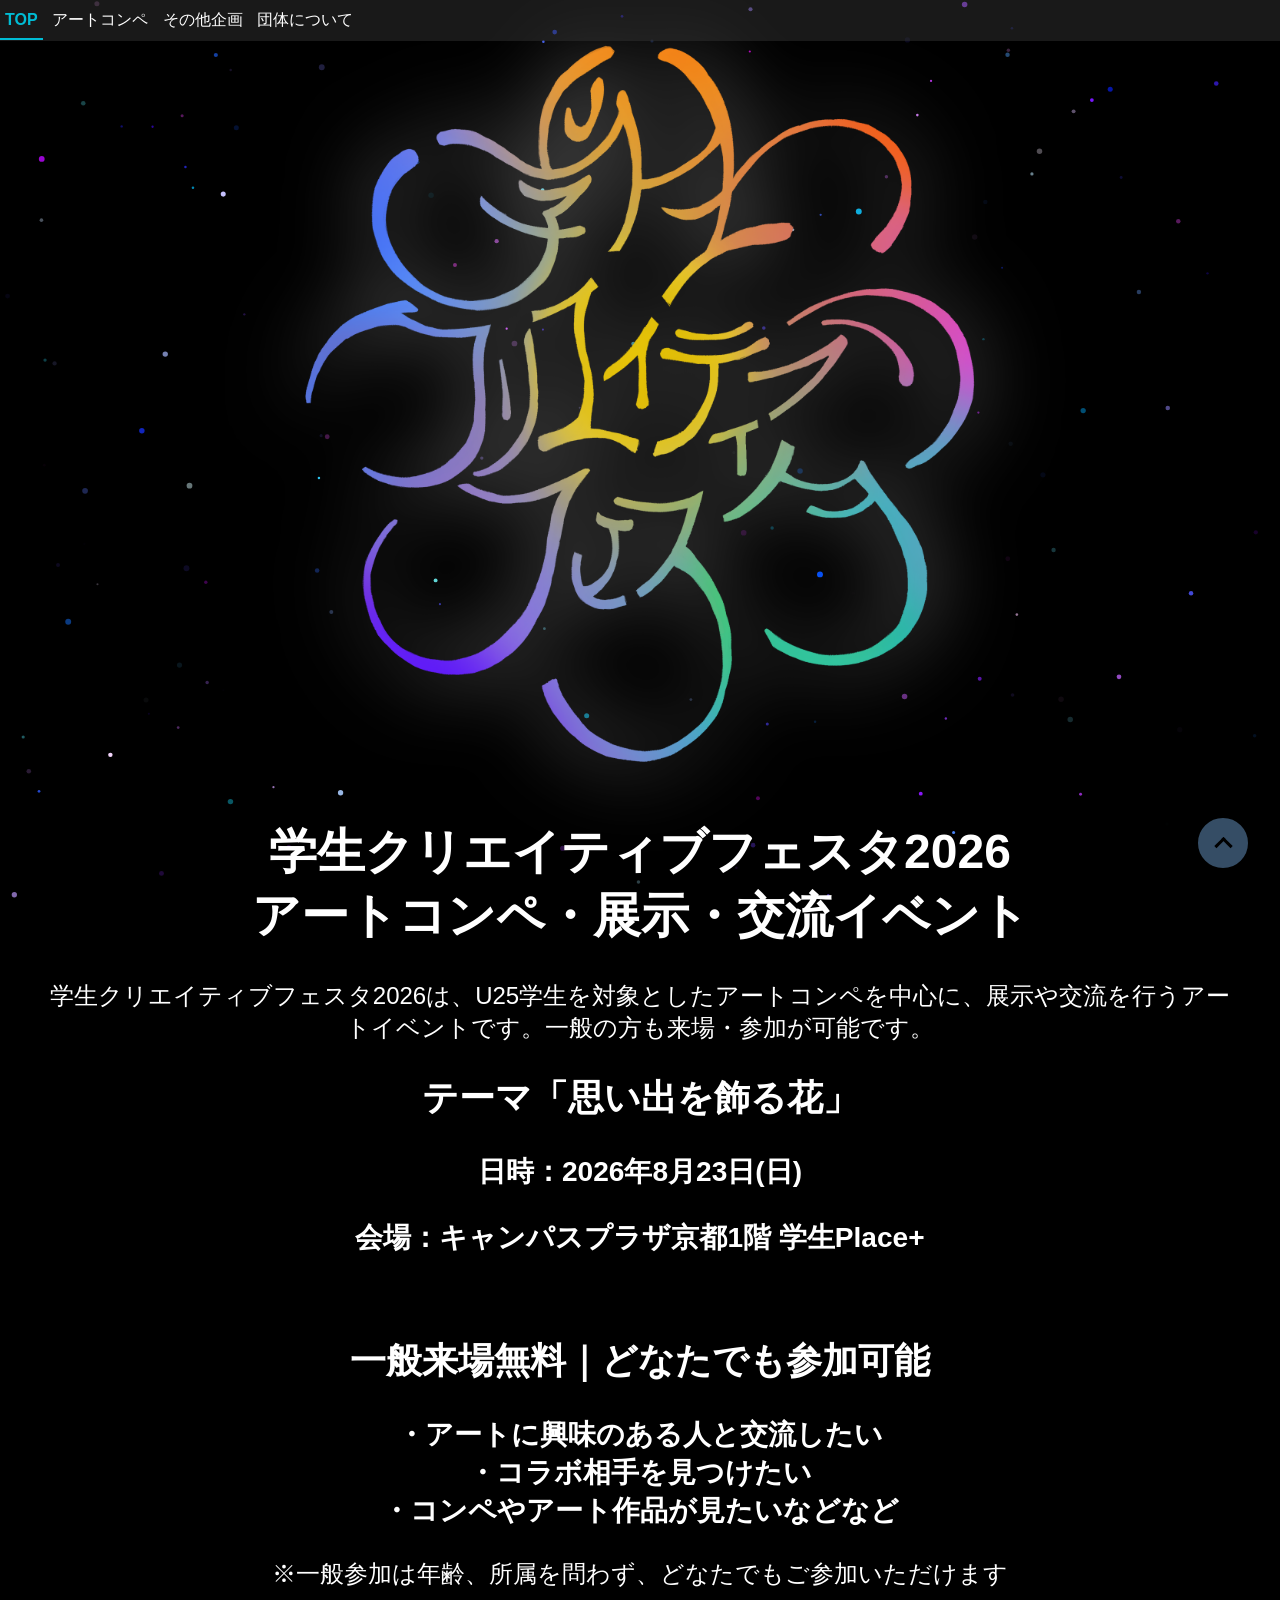
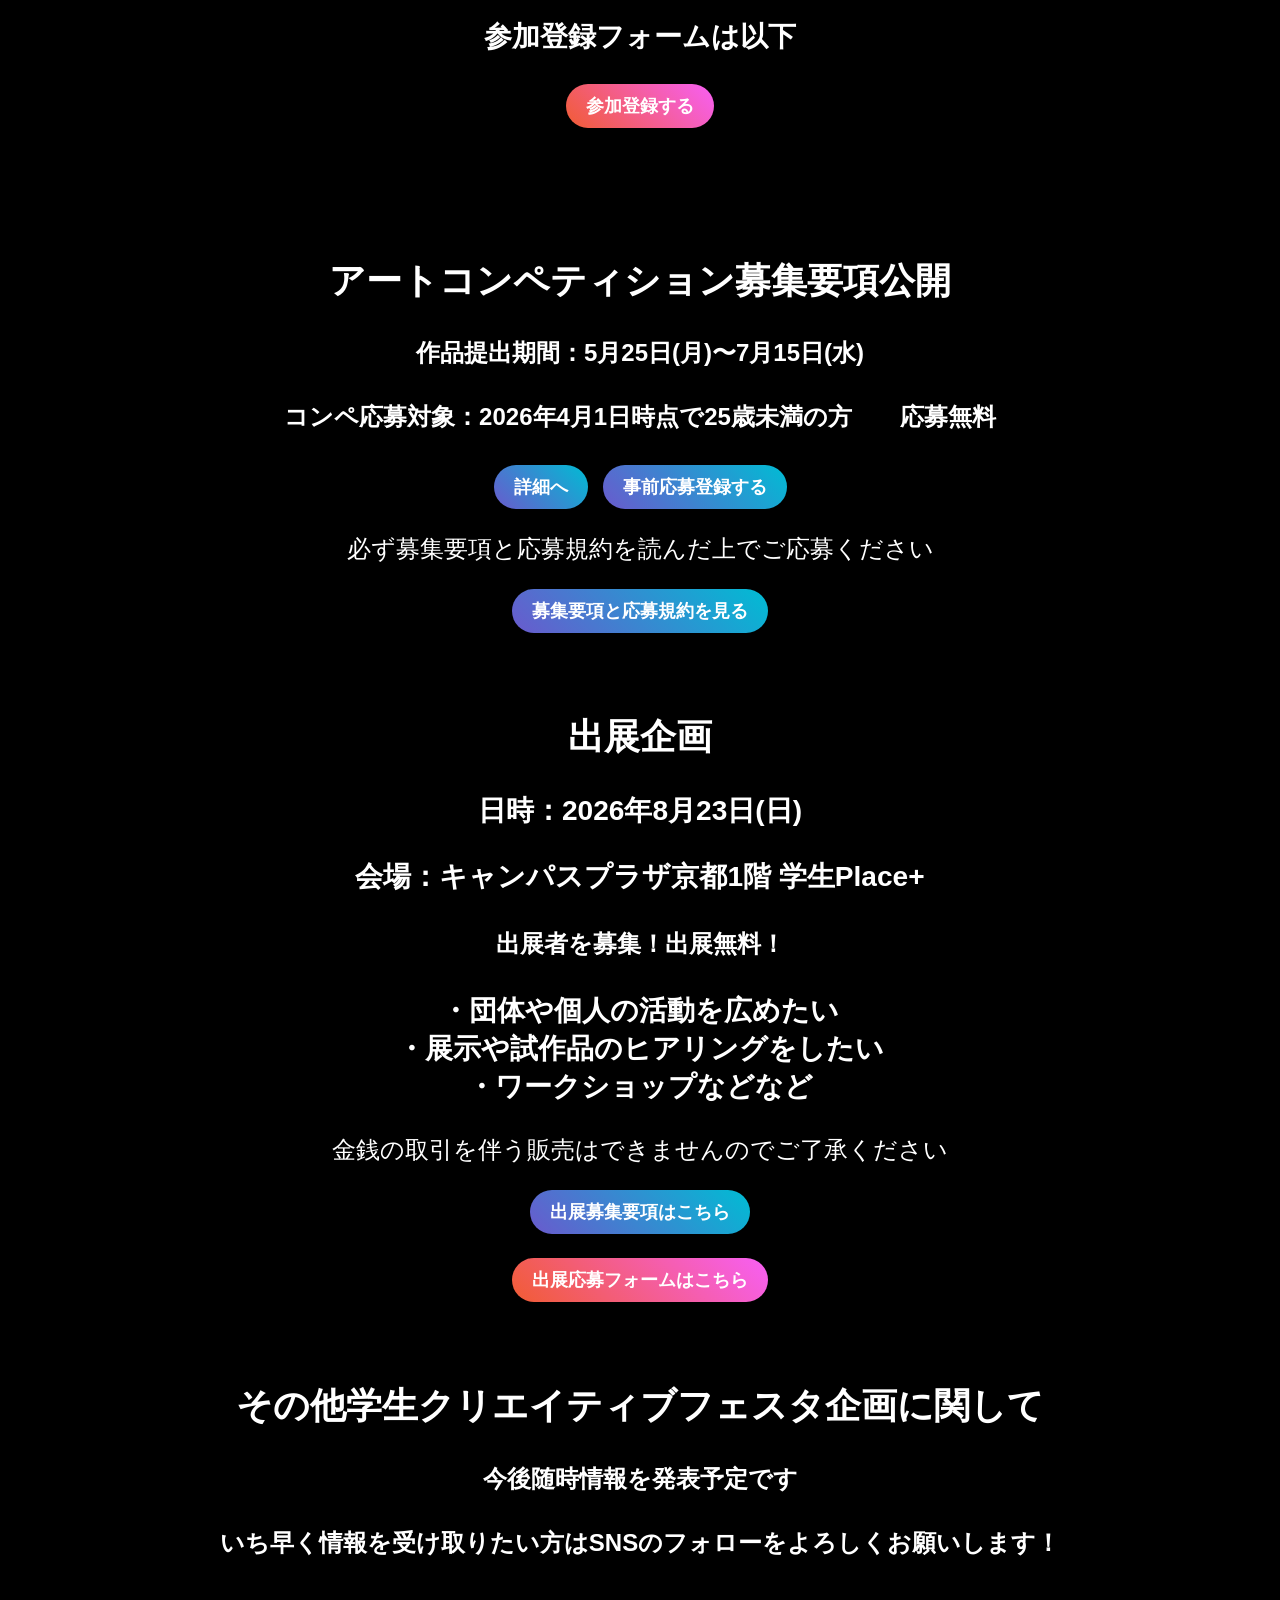
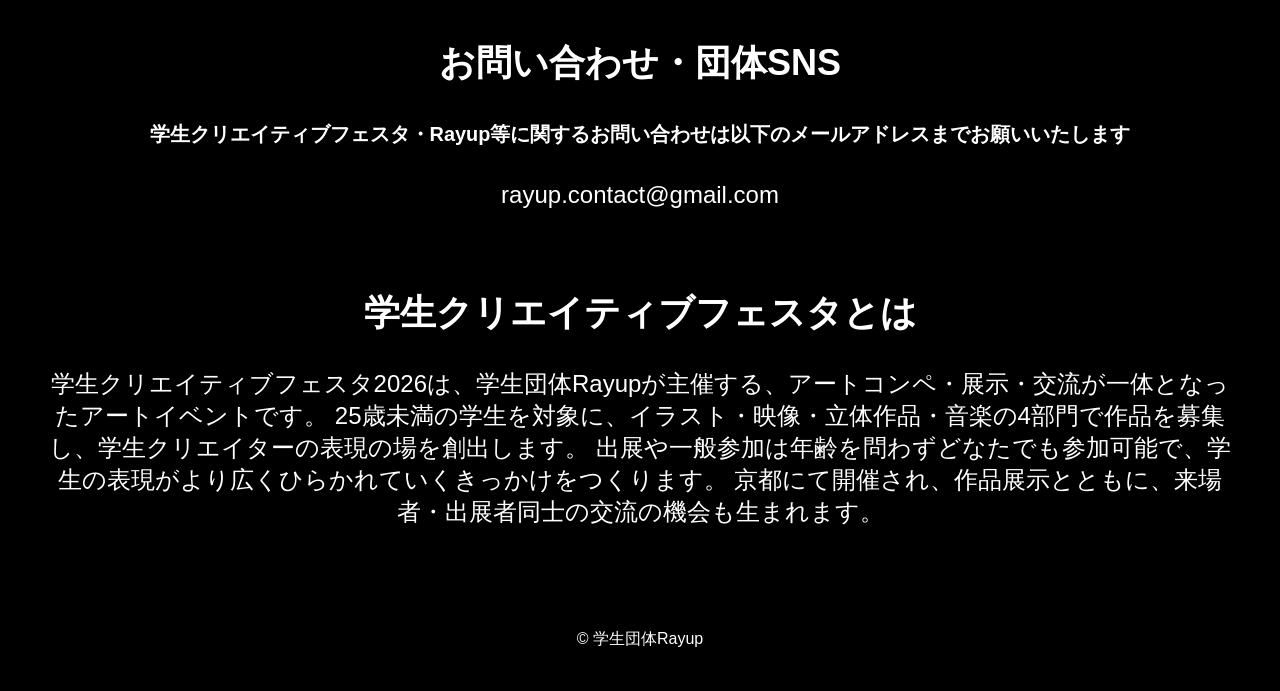
==== commit 58d20e12: "update" ====
--- a/index.html
+++ b/index.html
@@ -88,7 +88,7 @@
             <h3>・団体や個人の活動を広めたい<br>・展示や試作品のヒアリングをしたい<br>・ワークショップなどなど</h3>
             <p>金銭の取引を伴う販売はできませんのでご了承ください</p>
             <div class="button-container3">
-                <a href="出展企画募集要項.pdf" class="detail-button2">出展募集要項はこちら</a>
+                <a href="出展企画募集要項.pdf" class="detail-button">出展募集要項はこちら</a>
             </div>
             <p> </p>
             <div class="button-container2">
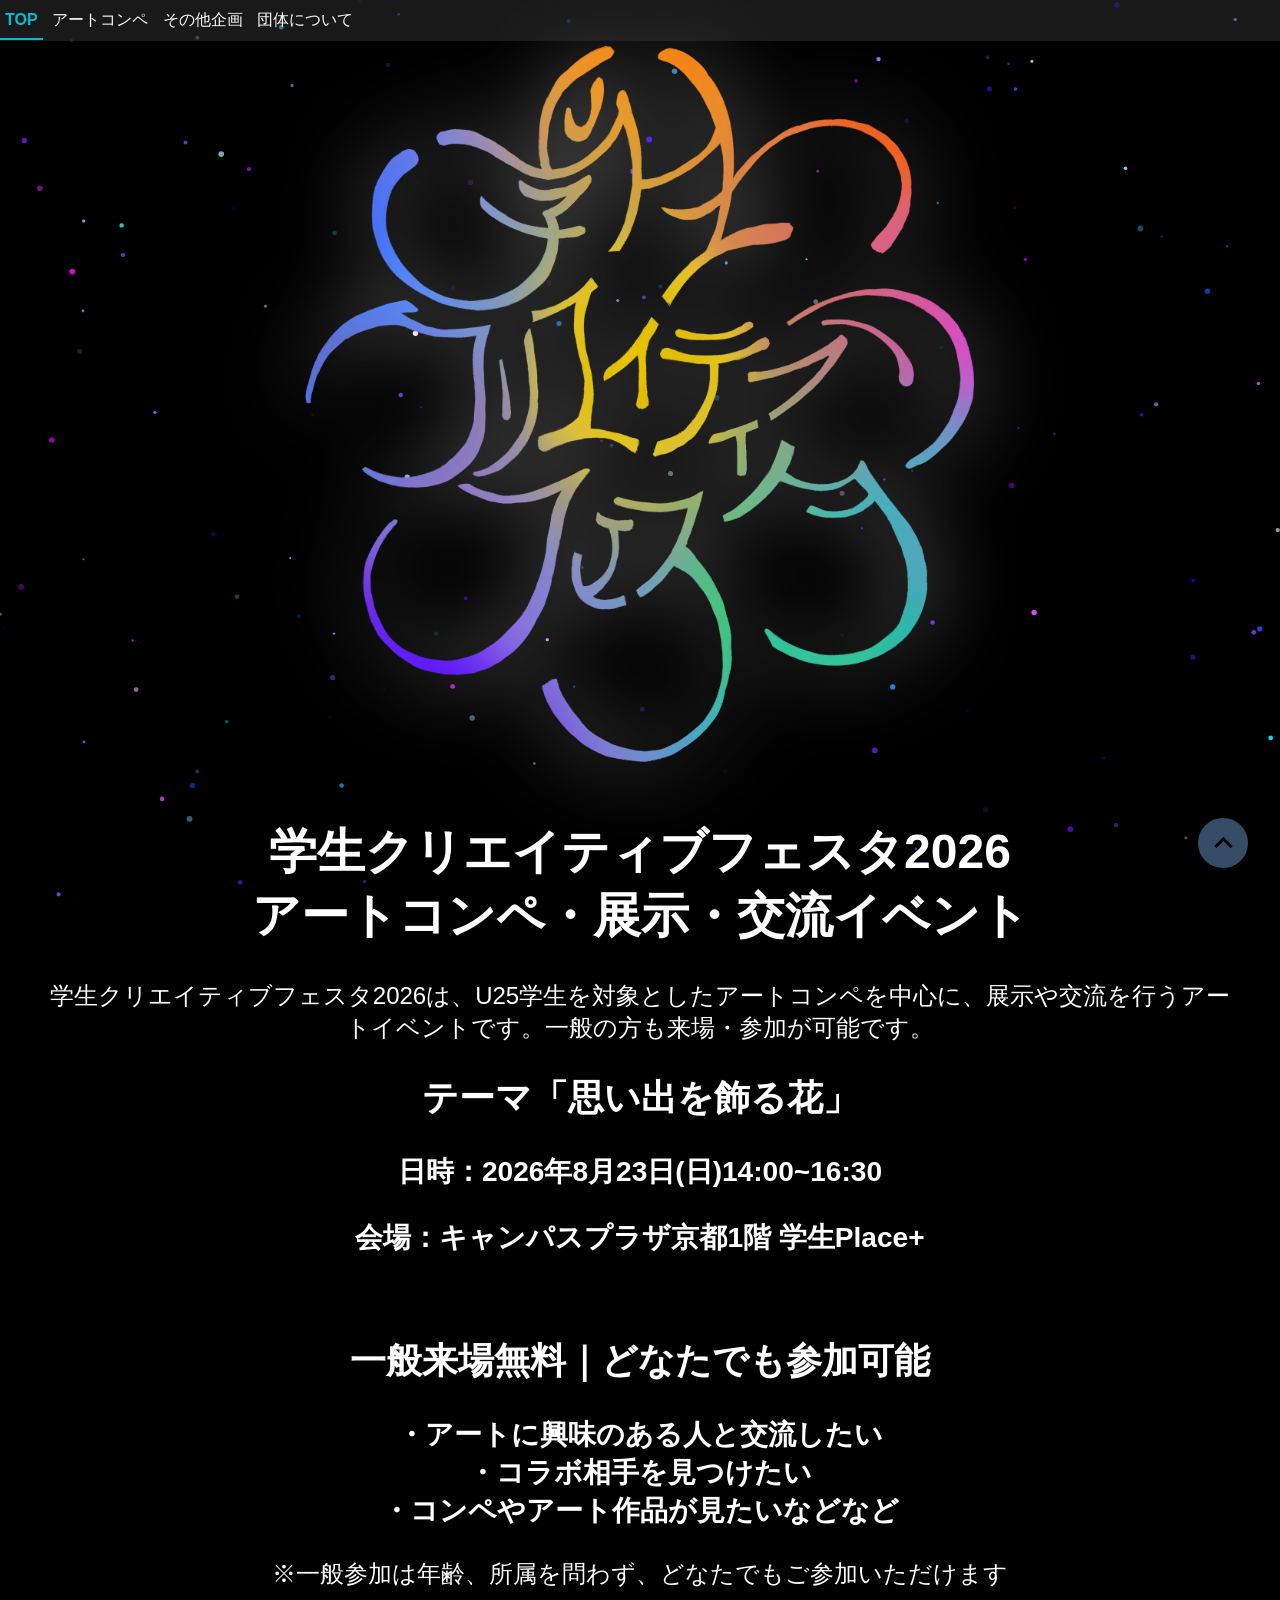
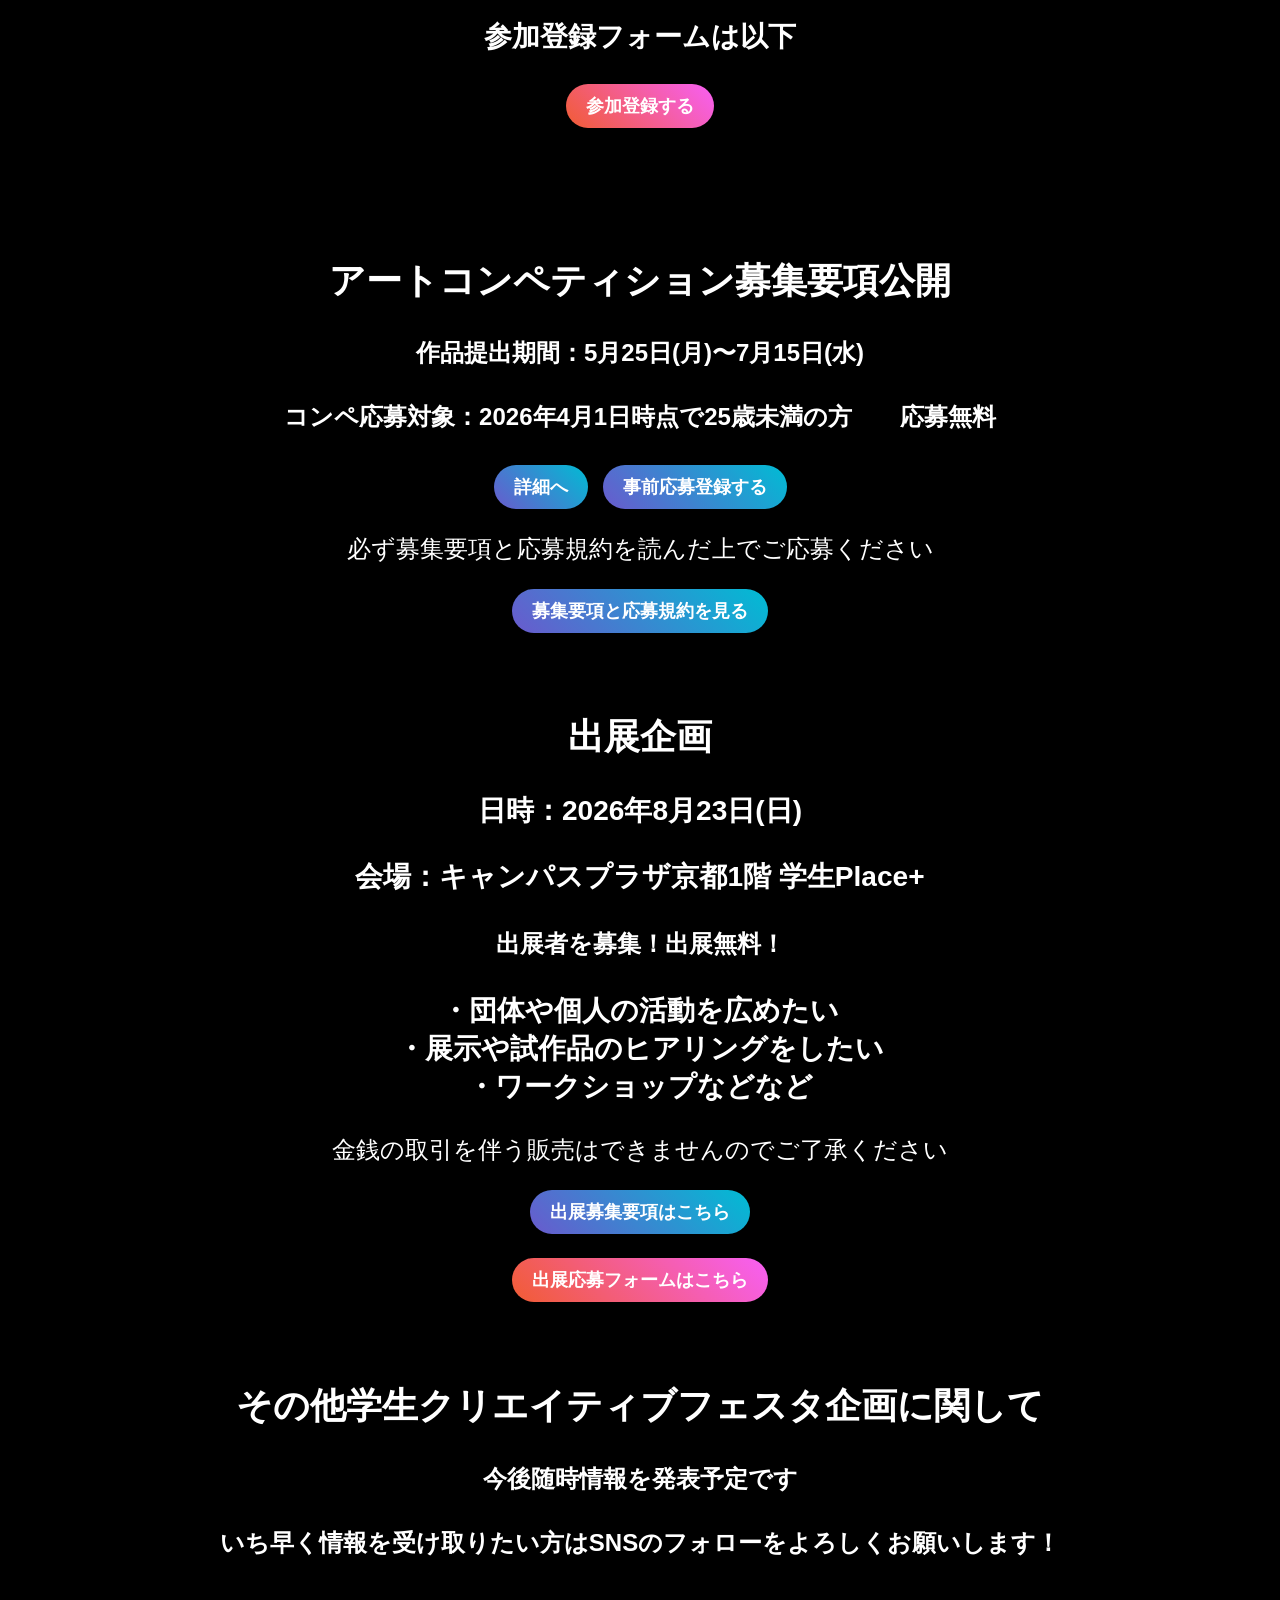
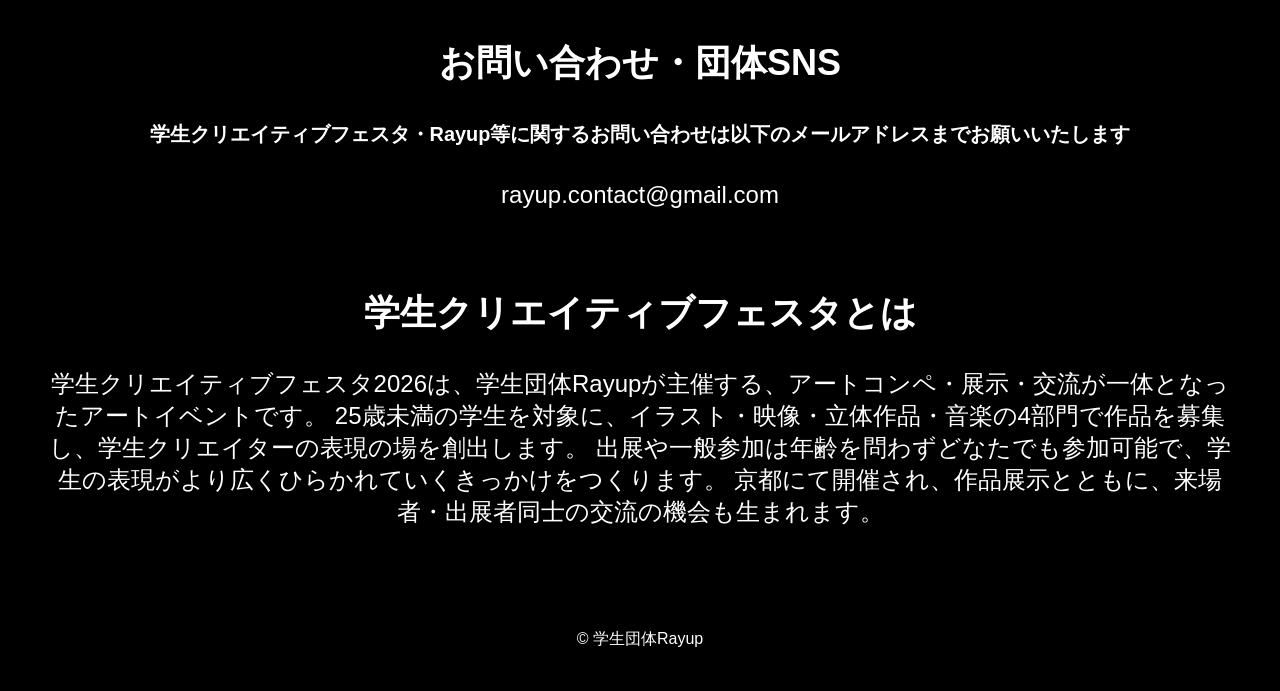
==== commit c1642380: "Update index.html" ====
--- a/index.html
+++ b/index.html
@@ -49,7 +49,7 @@
             <h1>学生クリエイティブフェスタ2026<br>アートコンペ・展示・交流イベント</h1>
             <p>学生クリエイティブフェスタ2026は、U25学生を対象としたアートコンペを中心に、展示や交流を行うアートイベントです。一般の方も来場・参加が可能です。</p>
             <h2>テーマ「思い出を飾る花」</h2>
-            <h3>日時：2026年8月23日(日)</h3>
+            <h3>日時：2026年8月23日(日)14:00~16:30</h3>
             <h3>会場：キャンパスプラザ京都1階 学生Place+</h3>
         </div>
 
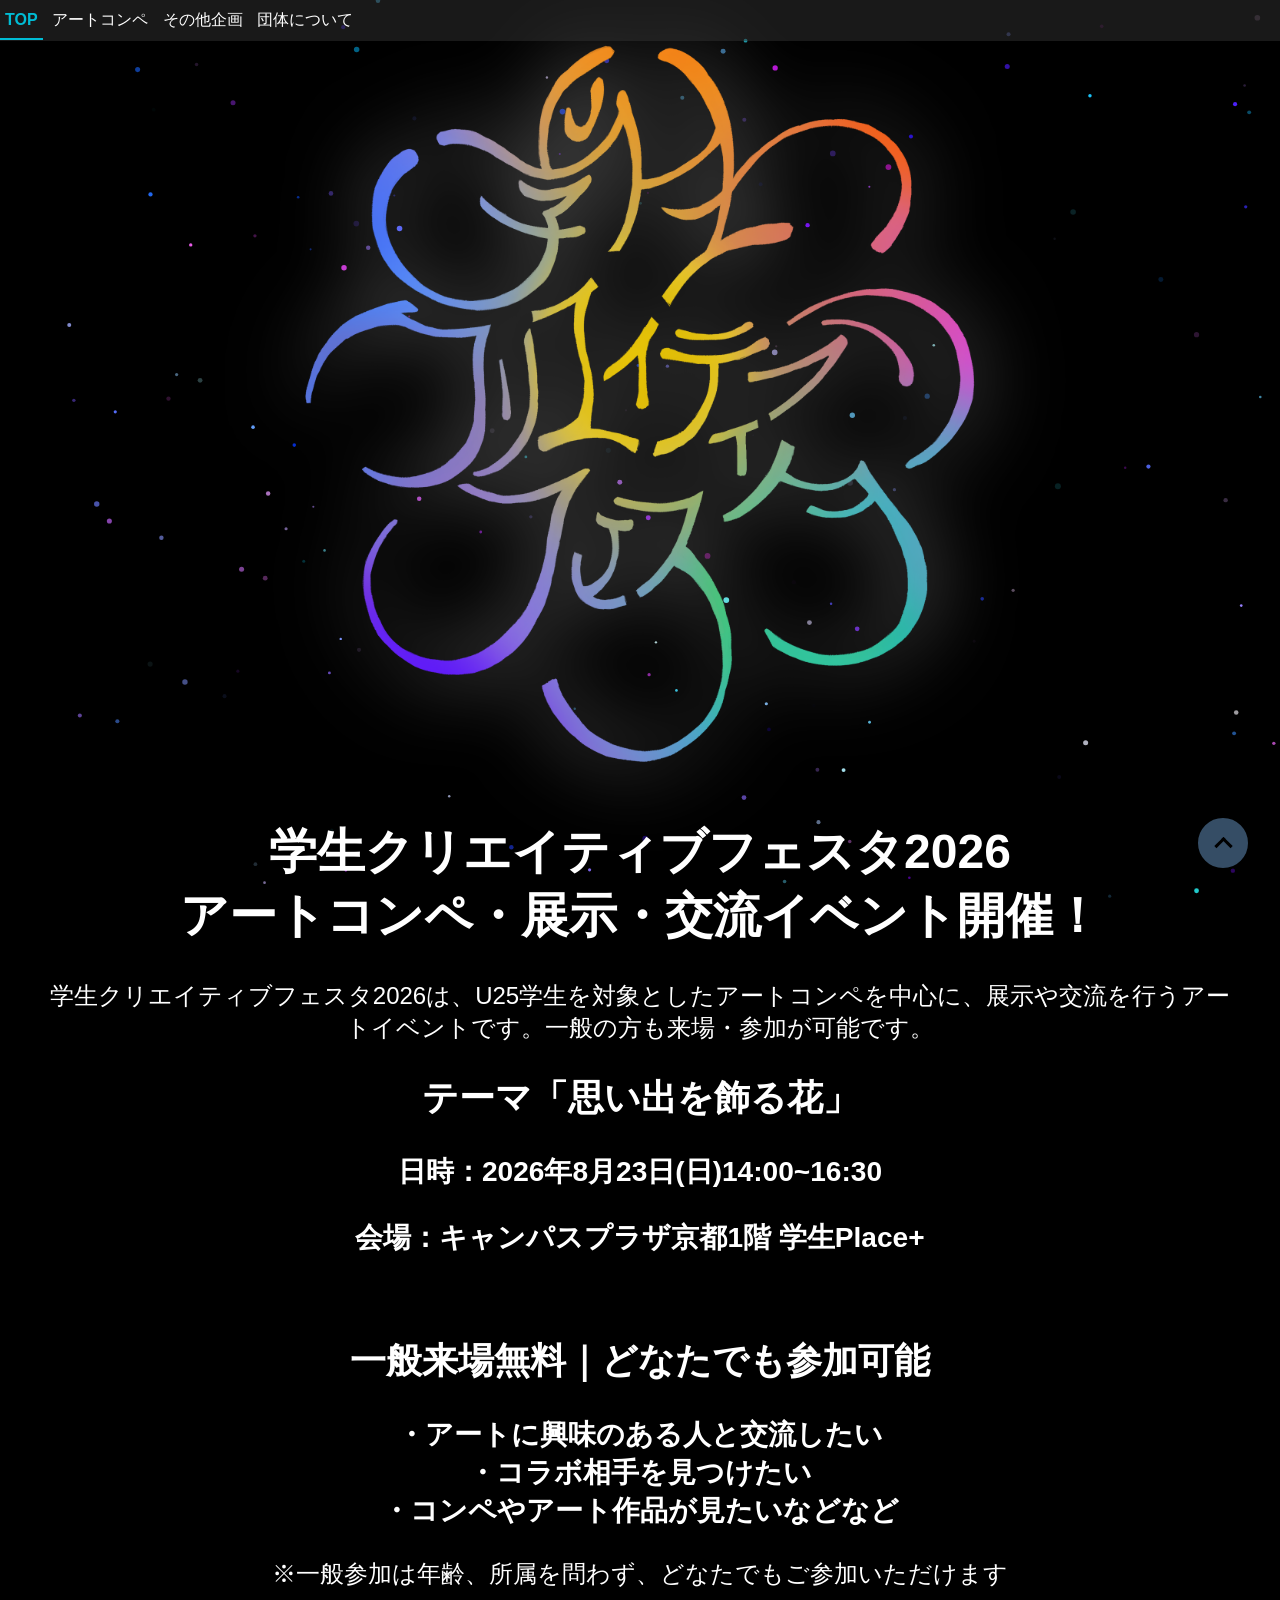
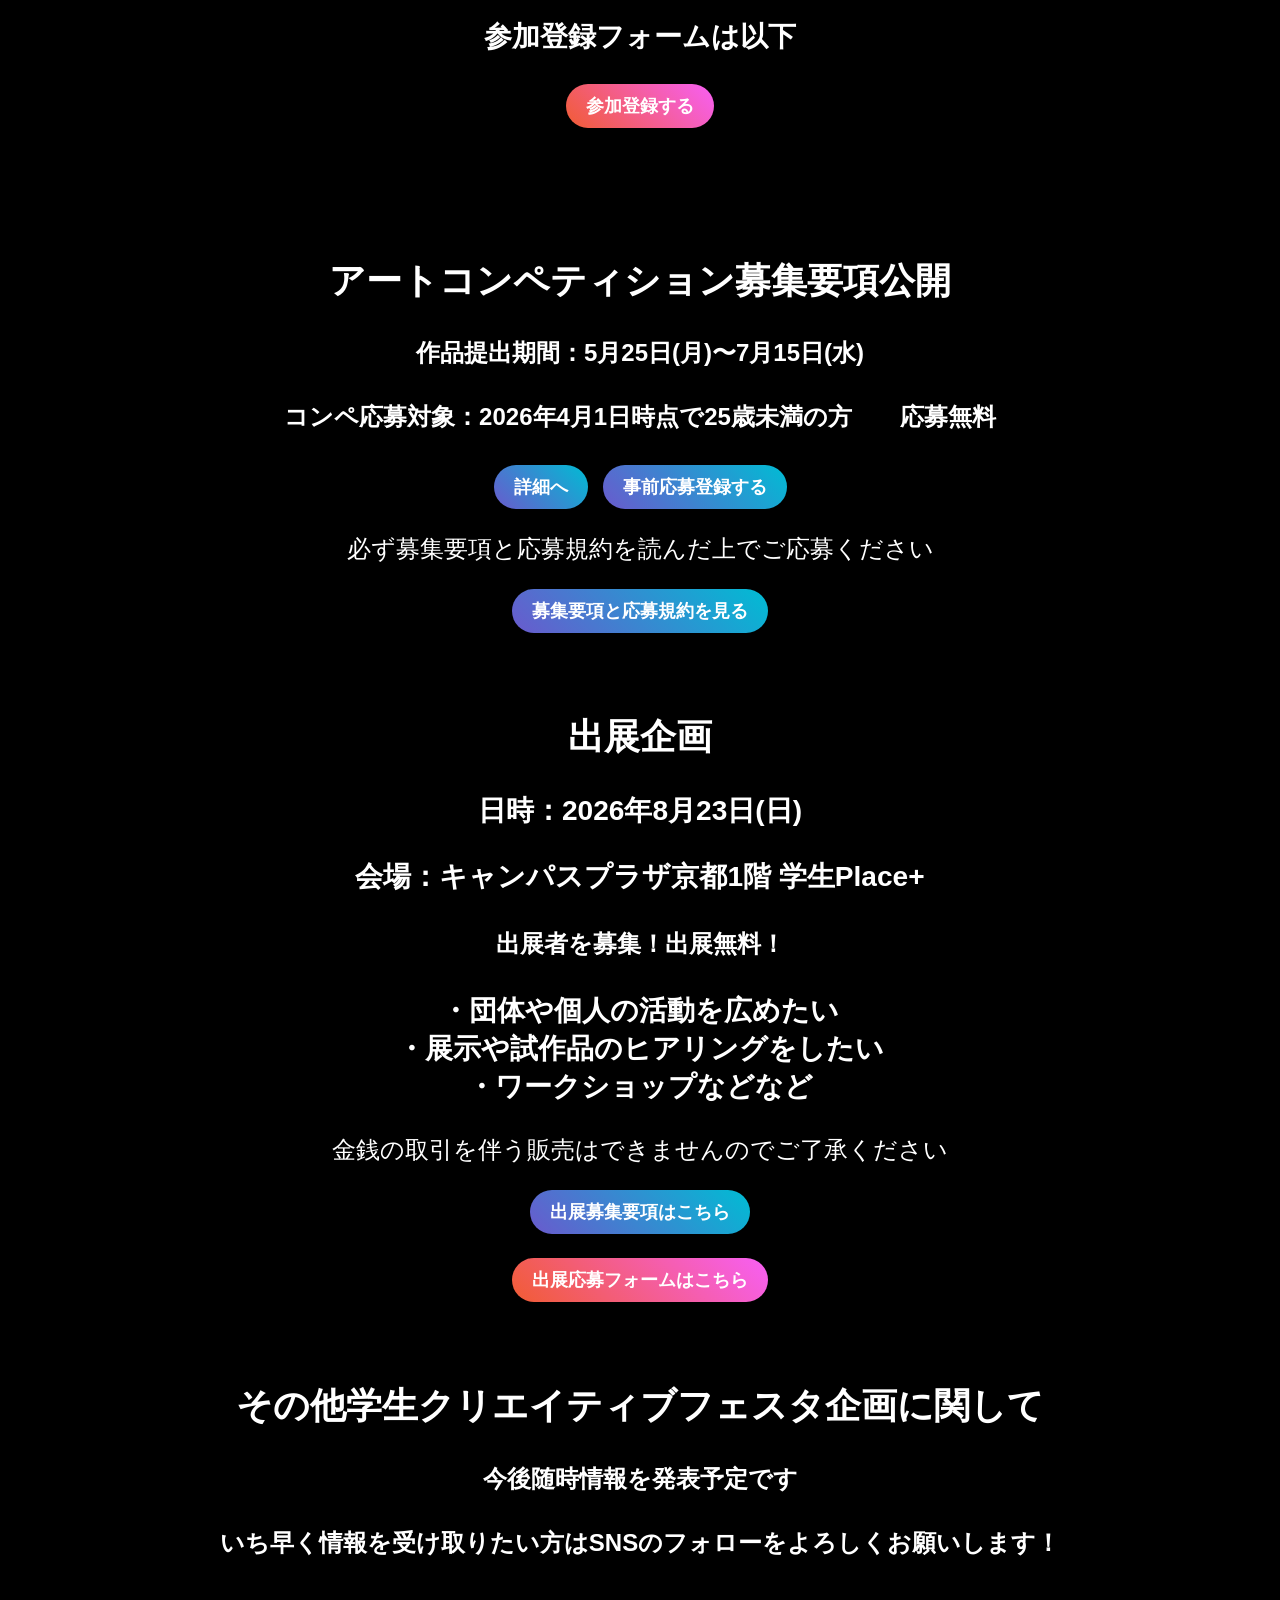
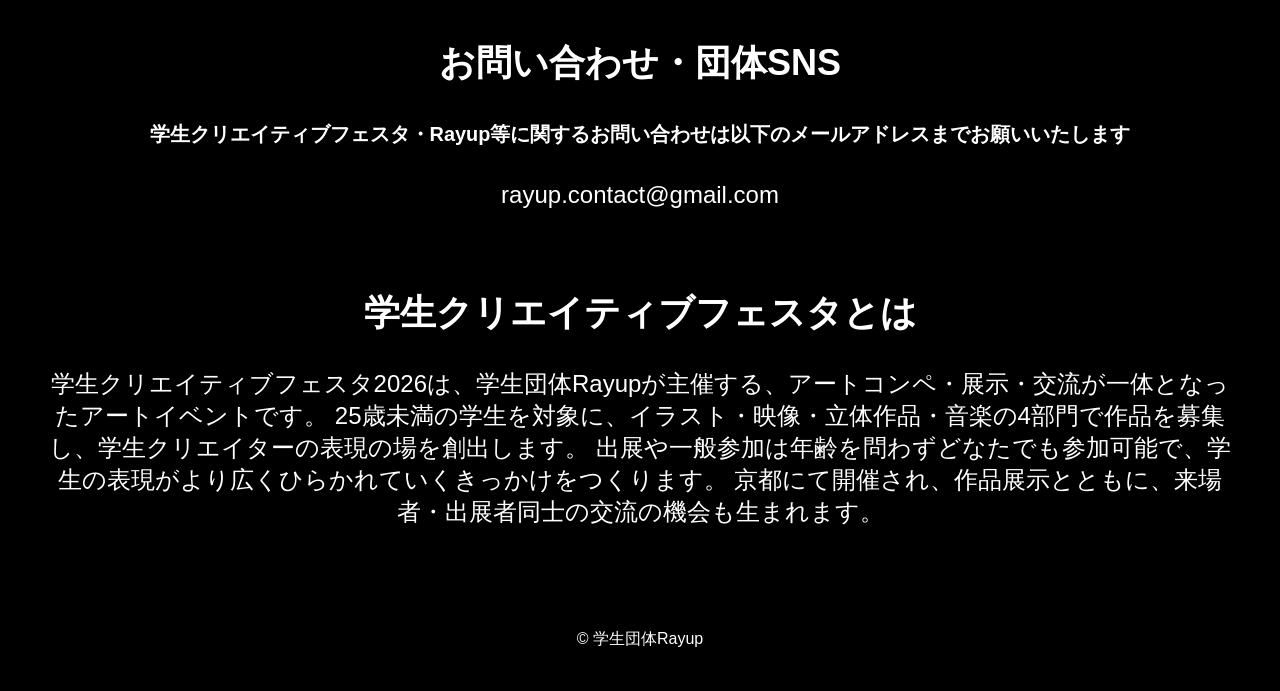
==== commit 6e5e9629: "update" ====
--- a/index.html
+++ b/index.html
@@ -46,7 +46,7 @@
 
         <!-- コンテンツ 1 -->
         <div class="content-block">
-            <h1>学生クリエイティブフェスタ2026<br>アートコンペ・展示・交流イベント</h1>
+            <h1>学生クリエイティブフェスタ2026<br>アートコンペ・展示・交流イベント開催！</h1>
             <p>学生クリエイティブフェスタ2026は、U25学生を対象としたアートコンペを中心に、展示や交流を行うアートイベントです。一般の方も来場・参加が可能です。</p>
             <h2>テーマ「思い出を飾る花」</h2>
             <h3>日時：2026年8月23日(日)14:00~16:30</h3>
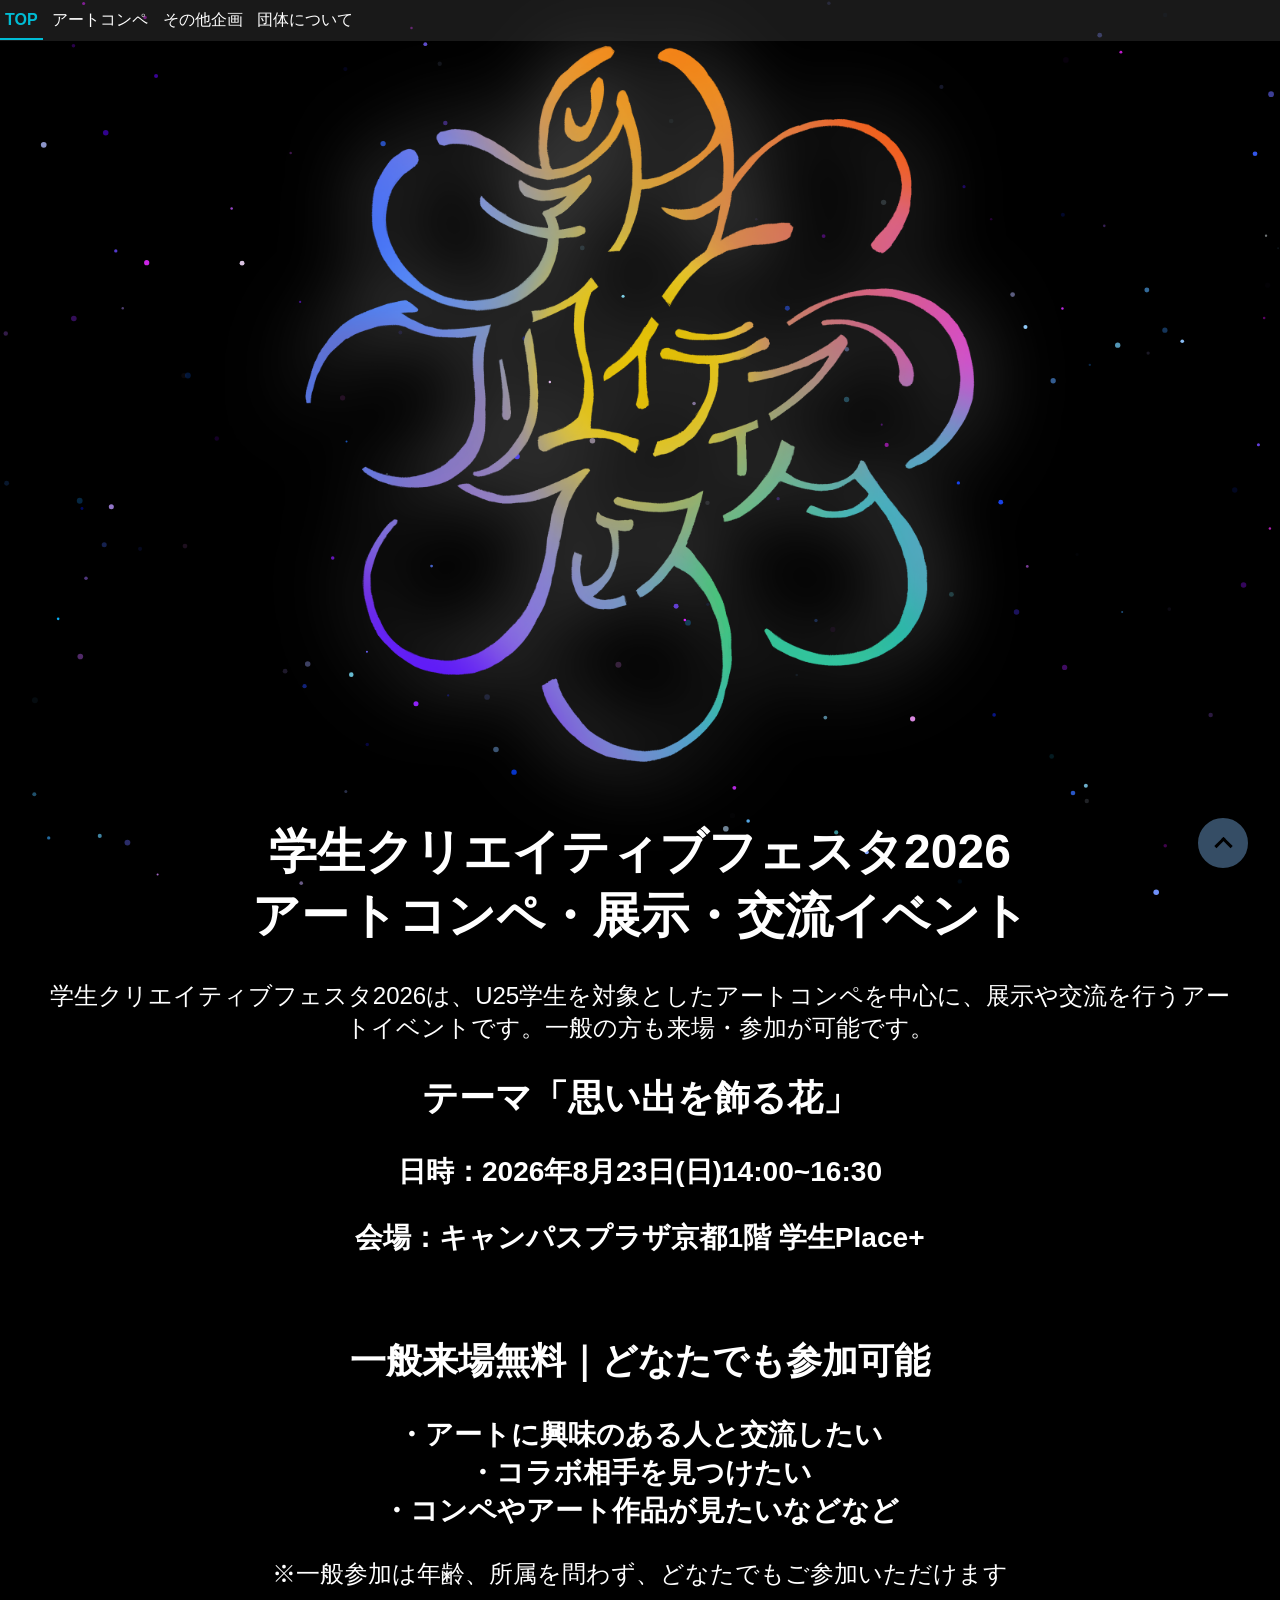
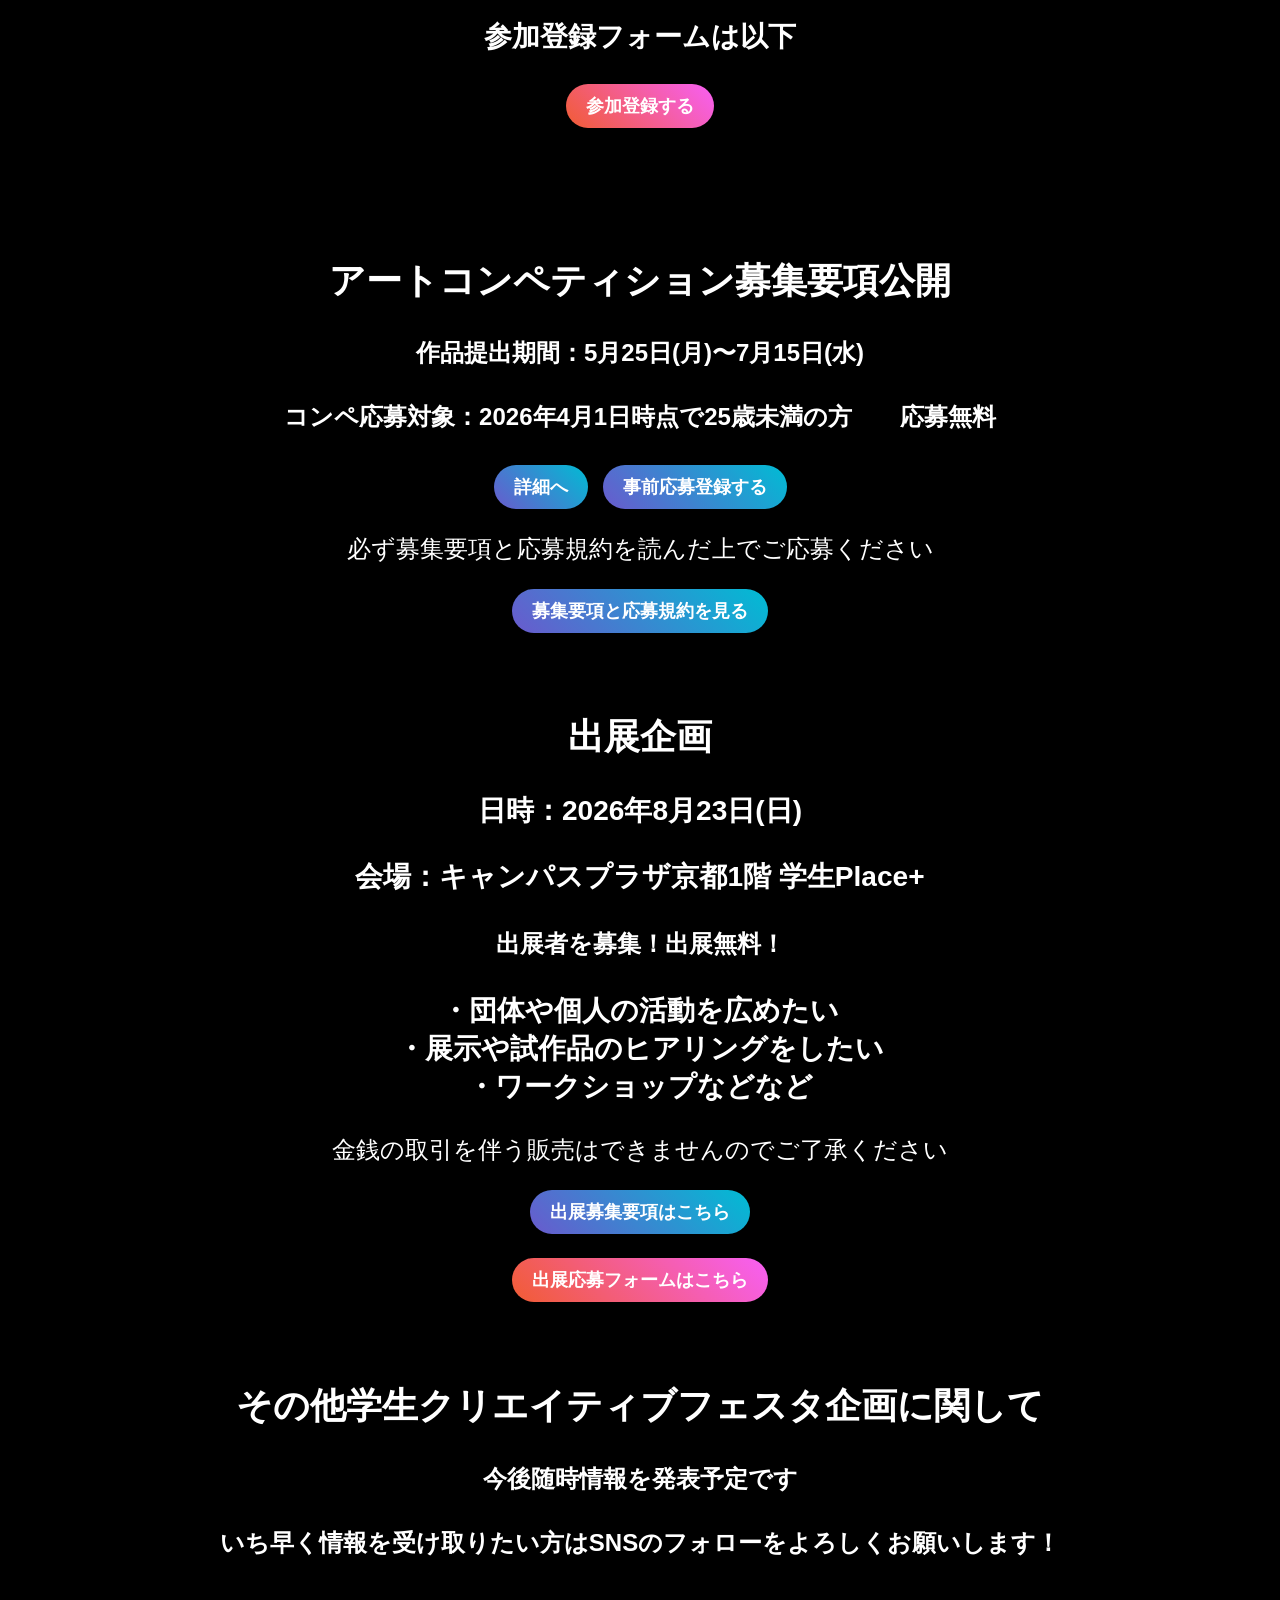
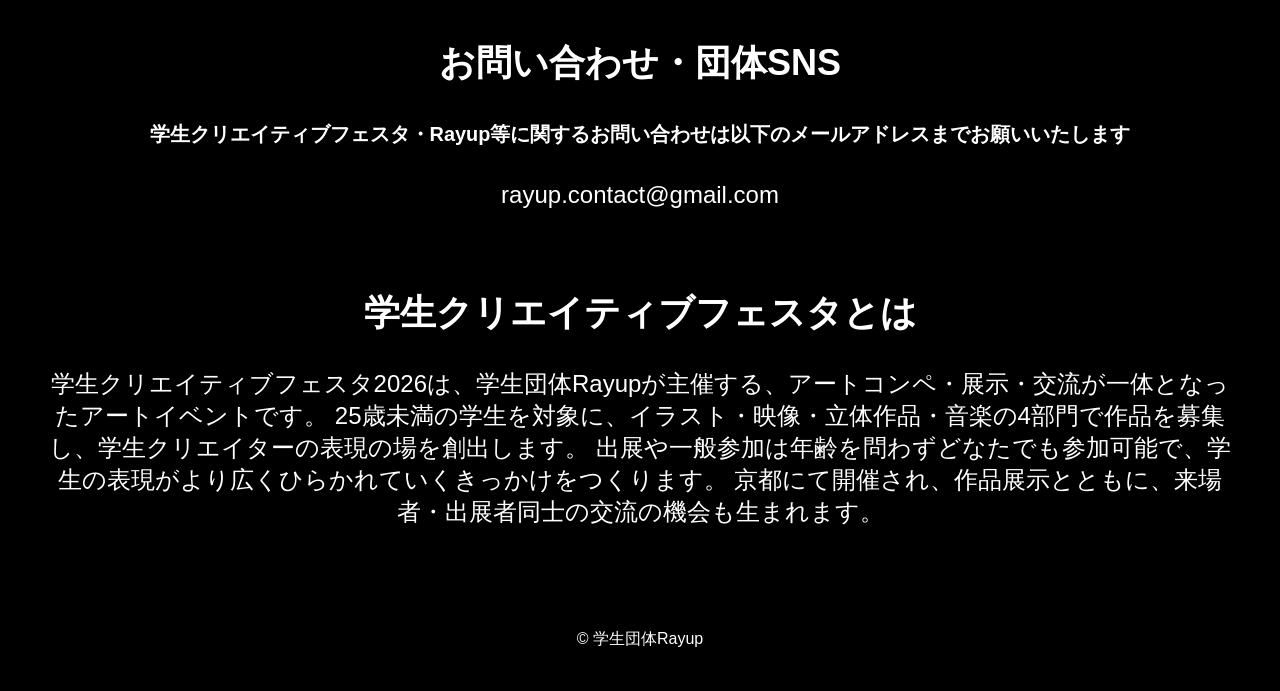
==== commit 6ef06559: "update" ====
--- a/index.html
+++ b/index.html
@@ -46,7 +46,7 @@
 
         <!-- コンテンツ 1 -->
         <div class="content-block">
-            <h1>学生クリエイティブフェスタ2026<br>アートコンペ・展示・交流イベント開催！</h1>
+            <h1>学生クリエイティブフェスタ2026<br>アートコンペ・展示・交流イベント</h1>
             <p>学生クリエイティブフェスタ2026は、U25学生を対象としたアートコンペを中心に、展示や交流を行うアートイベントです。一般の方も来場・参加が可能です。</p>
             <h2>テーマ「思い出を飾る花」</h2>
             <h3>日時：2026年8月23日(日)14:00~16:30</h3>
